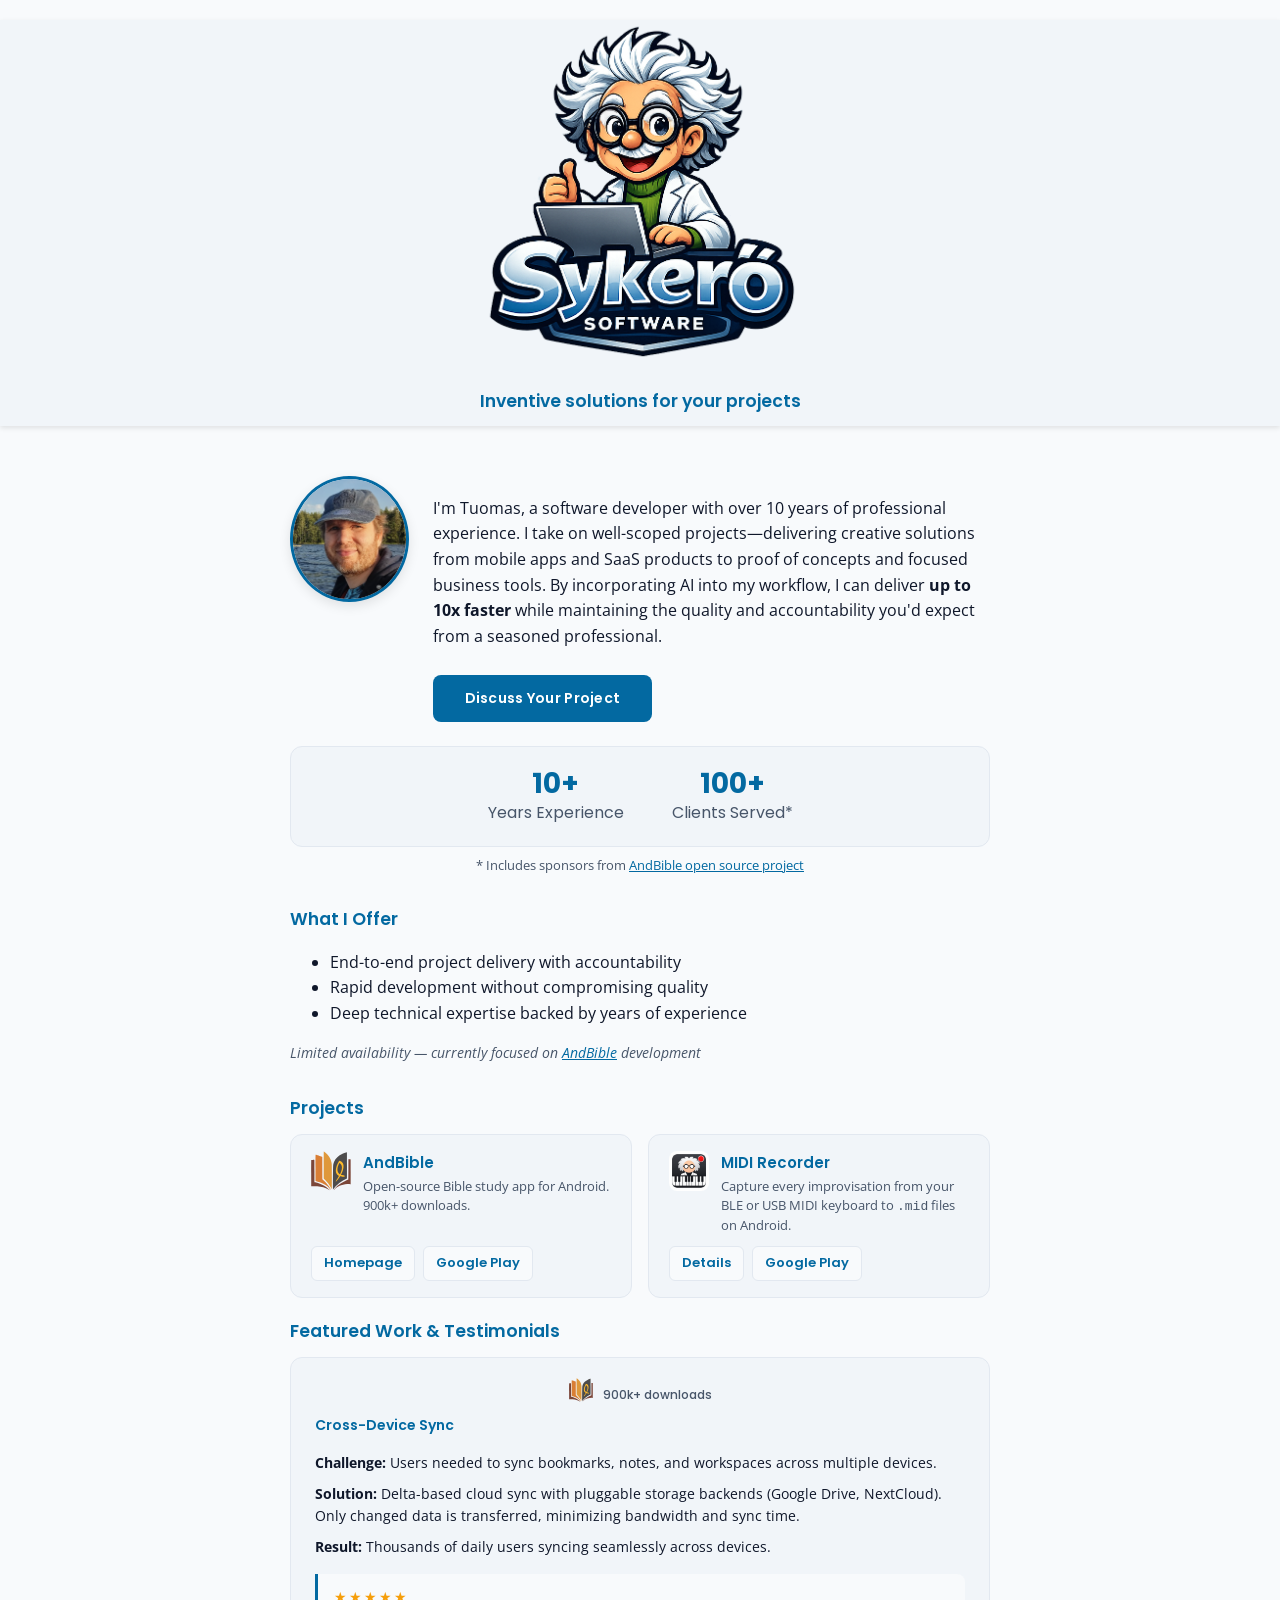
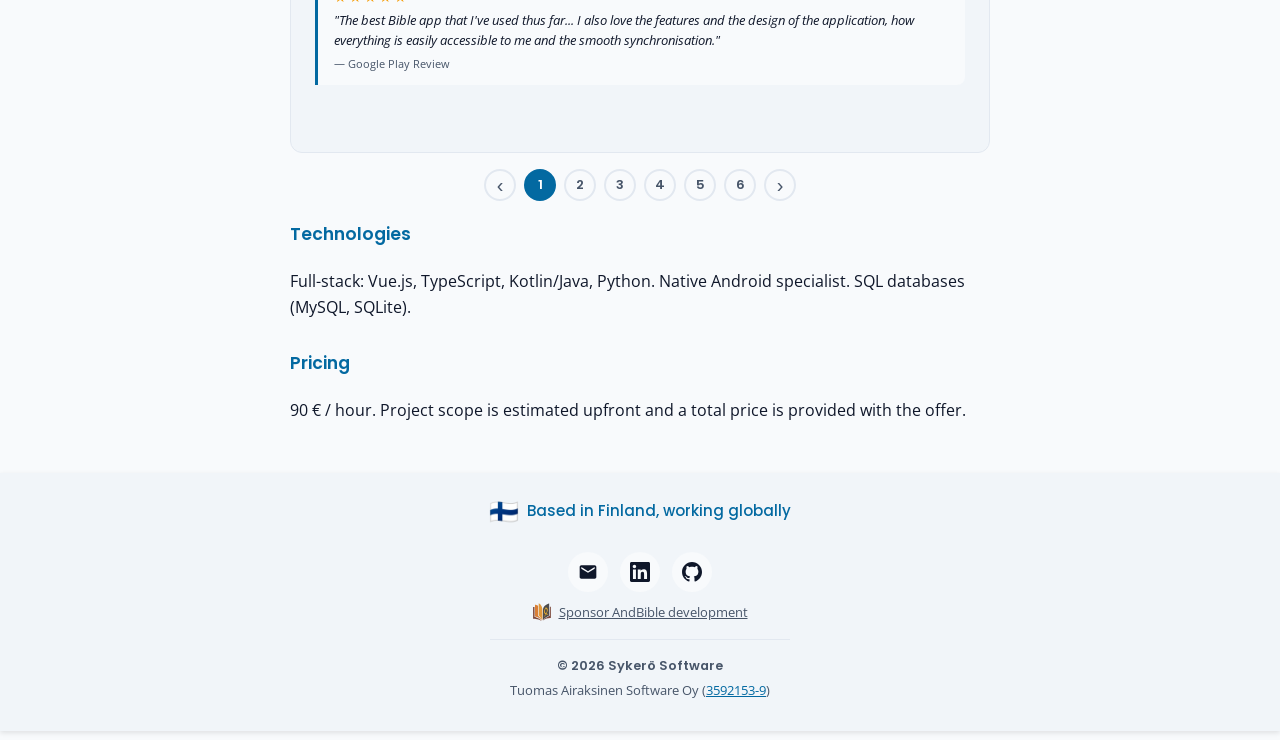
==== index.html @ 01f09bd0 "Rewrite MIDI Recorder copy around improvisation use case" ====
<!DOCTYPE html>
<html lang="en">
<head>
  <meta http-equiv="Content-Type" content="text/html; charset=utf-8"/>
  <meta name="viewport" content="width=device-width, initial-scale=1.0">

  <!-- Google tag (gtag.js) -->
  <script async src="https://www.googletagmanager.com/gtag/js?id=G-VLRV8C41C3"></script>
  <script>
    window.dataLayer = window.dataLayer || [];
    function gtag(){dataLayer.push(arguments);}
    gtag('js', new Date());
    gtag('config', 'G-VLRV8C41C3');
  </script>
  <meta name="description" content="Sykerö Software - Professional software development services. 10+ years of experience combined with AI-enhanced workflow for efficient, high-quality project delivery.">

  <title>Sykerö Software</title>

  <!-- Google Fonts -->
  <link rel="preconnect" href="https://fonts.googleapis.com">
  <link rel="preconnect" href="https://fonts.gstatic.com" crossorigin>
  <link href="https://fonts.googleapis.com/css2?family=Open+Sans:wght@400;600&family=Poppins:wght@500;600;700&display=swap" rel="stylesheet">

  <!-- Favicon -->
  <link rel="icon" type="image/x-icon" href="favicon.ico">
  <link rel="icon" type="image/png" sizes="32x32" href="favicon-32.png">

  <!-- Open Graph -->
  <meta property="og:title" content="Sykerö Software">
  <meta property="og:description" content="Professional software development services. 10+ years of experience combined with AI-enhanced workflow for efficient, high-quality project delivery.">
  <meta property="og:image" content="https://sykero.fi/sykerologo4.png">
  <meta property="og:url" content="https://sykero.fi">
  <meta property="og:type" content="website">

  <link rel="stylesheet" href="styles.css?v=20260420"/>
</head>
<body>
<header>
  <img src="sykerologo4.png" alt="Sykerö Software logo" class="logo"/>
  <h3>Inventive solutions for your projects</h3>
</header>
<div class="container">
  <div class="intro">
    <img src="naama.png" alt="Tuomas Airaksinen" class="profile-photo"/>
    <div class="intro-text">
      <p>I'm Tuomas, a software developer with over 10 years of professional experience.
        I take on well-scoped projects—delivering creative solutions from mobile apps and SaaS products to proof of concepts
        and focused business tools. By incorporating AI into my workflow, I can deliver
        <strong>up to 10x faster</strong> while maintaining the quality and accountability
        you'd expect from a seasoned professional.</p>
      <a href="mailto:tuomas@sykero.fi" class="cta-button">Discuss Your Project</a>
    </div>
  </div>

  <div class="stats-row">
    <div class="stat-item"><strong>10+</strong> Years Experience</div>
    <div class="stat-item"><strong>100+</strong> Clients Served*</div>
  </div>
  <p class="stats-note">* Includes sponsors from <a href="https://andbible.org/">AndBible open source project</a></p>

  <h3>What I Offer</h3>
  <ul>
    <li>End-to-end project delivery with accountability</li>
    <li>Rapid development without compromising quality</li>
    <li>Deep technical expertise backed by years of experience</li>
  </ul>
  <p class="availability-note">Limited availability — currently focused on <a href="https://andbible.org/">AndBible</a> development</p>

  <h3>Projects</h3>
  <div class="projects-grid">
    <div class="project-card">
      <div class="project-card-head">
        <img src="ablogo.svg" alt="AndBible" class="project-card-logo"/>
        <div>
          <h4>AndBible</h4>
          <p class="project-card-desc">Open-source Bible study app for Android. 900k+ downloads.</p>
        </div>
      </div>
      <div class="project-card-links">
        <a href="https://andbible.org/">Homepage</a>
        <a href="https://play.google.com/store/apps/details?id=net.bible.android.activity">Google Play</a>
      </div>
    </div>
    <div class="project-card">
      <div class="project-card-head">
        <img src="midirecorder-icon.png" alt="MIDI Recorder" class="project-card-logo project-card-logo-icon"/>
        <div>
          <h4>MIDI Recorder</h4>
          <p class="project-card-desc">Capture every improvisation from your BLE or USB MIDI keyboard to <code>.mid</code> files on Android.</p>
        </div>
      </div>
      <div class="project-card-links">
        <a href="midirecorder.html">Details</a>
        <a href="https://play.google.com/store/apps/details?id=fi.sykero.midirecorder">Google Play</a>
      </div>
    </div>
  </div>

  <h3>Featured Work & Testimonials</h3>
  <div class="case-carousel" id="case-carousel">
    <div class="case-study" id="case-1">
      <div class="case-header">
        <a href="https://andbible.org/"><img src="ablogo.svg" alt="AndBible" class="featured-logo"/></a>
        <span class="featured-stats">900k+ downloads</span>
      </div>
      <h4>Cross-Device Sync</h4>
      <p><strong>Challenge:</strong> Users needed to sync bookmarks, notes, and workspaces across multiple devices.</p>
      <p><strong>Solution:</strong> Delta-based cloud sync with pluggable storage backends (Google Drive, NextCloud). Only changed data is transferred, minimizing bandwidth and sync time.</p>
      <p><strong>Result:</strong> Thousands of daily users syncing seamlessly across devices.</p>
      <blockquote class="case-testimonial">
        <span class="stars">★★★★★</span>
        "The best Bible app that I've used thus far... I also love the features and the design of the application, how everything is easily accessible to me and the smooth synchronisation."
        <cite>— Google Play Review</cite>
      </blockquote>
    </div>

    <div class="case-study" id="case-2">
      <div class="case-header">
        <a href="https://andbible.org/"><img src="ablogo.svg" alt="AndBible" class="featured-logo"/></a>
        <span class="featured-stats">900k+ downloads</span>
      </div>
      <h4>Bookmarks & Highlights</h4>
      <p><strong>Challenge:</strong> Users needed a rich annotation system: highlights in different colors, notes, and organization by topic. Traditional apps only support whole-verse highlighting.</p>
      <p><strong>Solution:</strong> Character-level precision for text selection, overlapping highlights with CSS/SVG layers, label system for categorization, and StudyPad for collecting notes into documents.</p>
      <p><strong>Result:</strong> Flexible annotation system that scales to thousands of bookmarks with search, export, and cross-device sync.</p>
      <blockquote class="case-testimonial">
        <span class="stars">★★★★★</span>
        "Really appreciate the app... the ability to have personalized bookmarks and make personal notes. I also like the ability to backup the bookmarks and notes."
        <cite>— Google Play Review</cite>
      </blockquote>
    </div>

    <div class="case-study" id="case-3">
      <div class="case-header">
        <a href="https://andbible.org/"><img src="ablogo.svg" alt="AndBible" class="featured-logo"/></a>
        <span class="featured-stats">900k+ downloads</span>
      </div>
      <h4>EPUB Support</h4>
      <p><strong>Challenge:</strong> Users wanted to read EPUB books alongside Bible texts, but the existing architecture only supported specific formats.</p>
      <p><strong>Solution:</strong> Adapter pattern integration into the existing architecture. EPUB files appear as native objects—no changes needed to upper layers. Performance optimized via fragmentation, compression, and SQLite indexing.</p>
      <p><strong>Result:</strong> Seamless format support with full-text search. Same architecture now powers MySword and MyBible formats too.</p>
      <blockquote class="case-testimonial">
        <span class="stars">★★★★★</span>
        "Being able to add my own epubs and the scripture references auto hyperlink is wonderful!"
        <cite>— Google Play Review</cite>
      </blockquote>
    </div>

    <div class="case-study" id="case-4">
      <div class="case-header">
        <a href="https://andbible.org/"><img src="ablogo.svg" alt="AndBible" class="featured-logo"/></a>
        <span class="featured-stats">900k+ downloads</span>
      </div>
      <h4>Workspaces</h4>
      <p><strong>Challenge:</strong> Users needed to manage multiple study environments—for daily reading, deep analysis, and different contexts.</p>
      <p><strong>Solution:</strong> Workspaces feature: unlimited environments with their own windows, settings, and reading positions. Quick context switching with swipe gestures, drag-and-drop arrangement.</p>
      <p><strong>Result:</strong> Modern workspace concept for mobile Bible study. Users can customize environments for different needs.</p>
      <blockquote class="case-testimonial">
        <span class="stars">★★★★★</span>
        "Love the app, all the features are amazing. I love that you can hide highlights in different workspaces, so hard to find that feature!"
        <cite>— Google Play Review</cite>
      </blockquote>
    </div>

    <div class="case-study" id="case-5">
      <div class="case-header">
        <a href="https://andbible.org/"><img src="ablogo.svg" alt="AndBible" class="featured-logo"/></a>
        <span class="featured-stats">900k+ downloads</span>
      </div>
      <h4>Vue.js Rendering Engine</h4>
      <p><strong>Challenge:</strong> Complex XML data (OSIS, TEI formats) needed flexible rendering in a mobile app. Traditional solutions required heavy parsing or static template mappings.</p>
      <p><strong>Solution:</strong> Vue.js rendering system that transforms XML directly into Vue components dynamically. Modular architecture: each OSIS/TEI element is an independent component.</p>
      <p><strong>Result:</strong> Maintainable architecture that handles complex XML formats. Adding new features is straightforward—XML structure defines the UI.</p>
      <blockquote class="case-testimonial">
        <span class="stars">★★★★★</span>
        "Hands down, my favourite! Easy, quick, no loading... great customization, a single tap to open or close other documents."
        <cite>— Google Play Review</cite>
      </blockquote>
    </div>

    <div class="case-study" id="case-6">
      <div class="case-header">
        <a href="midirecorder.html"><img src="midirecorder-icon.png" alt="MIDI Recorder" class="featured-logo" style="border-radius: 6px;"/></a>
        <span class="featured-stats">New project</span>
      </div>
      <h4>MIDI Recorder — Real-time BLE &amp; USB MIDI capture</h4>
      <p><strong>Challenge:</strong> Help improvising musicians keep every spontaneous idea on tape. Record Bluetooth and USB MIDI keyboards directly to Standard MIDI Files on Android, with accurate timing and no studio overhead.</p>
      <p><strong>Solution:</strong> BLE timestamp-based tick computation (not wall-clock), silence-based auto-stop, first-note smart start, pedal-triggered start/stop, metronome, and a home-screen mini view of the app on the launcher.</p>
      <p><strong>Result:</strong> A focused utility that plays nicely with any DAW — files stay in the user's own storage, no accounts, no cloud lock-in, and every feature is free. <a href="midirecorder.html">Read more &rarr;</a></p>
    </div>
  </div>
  <div class="carousel-pagination">
    <button class="pagination-arrow" id="prev-btn" title="Previous">&#8249;</button>
    <button class="pagination-btn active" data-index="0" title="Cross-Device Sync">1</button>
    <button class="pagination-btn" data-index="1" title="Bookmarks & Highlights">2</button>
    <button class="pagination-btn" data-index="2" title="EPUB Support">3</button>
    <button class="pagination-btn" data-index="3" title="Workspaces">4</button>
    <button class="pagination-btn" data-index="4" title="Vue.js Rendering Engine">5</button>
    <button class="pagination-btn" data-index="5" title="MIDI Recorder">6</button>
    <button class="pagination-arrow" id="next-btn" title="Next">&#8250;</button>
  </div>

  <h3>Technologies</h3>
  <p>Full-stack: Vue.js, TypeScript, Kotlin/Java, Python. Native Android specialist. SQL databases (MySQL, SQLite).</p>

  <h3>Pricing</h3>
  <p>90 € / hour. Project scope is estimated upfront and a total price is provided with the offer.</p>
</div>
<footer>
  <div class="footer-contact">
    <p class="footer-location"><span class="flag">🇫🇮</span> Based in Finland, working globally</p>
  </div>
  <div class="social-links">
    <a href="mailto:tuomas@sykero.fi" title="Email" class="social-link">
      <svg viewBox="0 0 24 24" fill="currentColor">
        <path d="M20 4H4c-1.1 0-2 .9-2 2v12c0 1.1.9 2 2 2h16c1.1 0 2-.9 2-2V6c0-1.1-.9-2-2-2zm0 4l-8 5-8-5V6l8 5 8-5v2z"/>
      </svg>
    </a>
    <a href="https://www.linkedin.com/in/tuomasairaksinen/" title="LinkedIn" class="social-link">
      <svg viewBox="0 0 24 24" fill="currentColor">
        <path d="M20.447 20.452h-3.554v-5.569c0-1.328-.027-3.037-1.852-3.037-1.853 0-2.136 1.445-2.136 2.939v5.667H9.351V9h3.414v1.561h.046c.477-.9 1.637-1.85 3.37-1.85 3.601 0 4.267 2.37 4.267 5.455v6.286zM5.337 7.433c-1.144 0-2.063-.926-2.063-2.065 0-1.138.92-2.063 2.063-2.063 1.14 0 2.064.925 2.064 2.063 0 1.139-.925 2.065-2.064 2.065zm1.782 13.019H3.555V9h3.564v11.452zM22.225 0H1.771C.792 0 0 .774 0 1.729v20.542C0 23.227.792 24 1.771 24h20.451C23.2 24 24 23.227 24 22.271V1.729C24 .774 23.2 0 22.222 0h.003z"/>
      </svg>
    </a>
    <a href="https://github.com/tuomas2" title="GitHub" class="social-link">
      <svg viewBox="0 0 24 24" fill="currentColor">
        <path d="M12 0c-6.626 0-12 5.373-12 12 0 5.302 3.438 9.8 8.207 11.387.599.111.793-.261.793-.577v-2.234c-3.338.726-4.033-1.416-4.033-1.416-.546-1.387-1.333-1.756-1.333-1.756-1.089-.745.083-.729.083-.729 1.205.084 1.839 1.237 1.839 1.237 1.07 1.834 2.807 1.304 3.492.997.107-.775.418-1.305.762-1.604-2.665-.305-5.467-1.334-5.467-5.931 0-1.311.469-2.381 1.236-3.221-.124-.303-.535-1.524.117-3.176 0 0 1.008-.322 3.301 1.23.957-.266 1.983-.399 3.003-.404 1.02.005 2.047.138 3.006.404 2.291-1.552 3.297-1.23 3.297-1.23.653 1.653.242 2.874.118 3.176.77.84 1.235 1.911 1.235 3.221 0 4.609-2.807 5.624-5.479 5.921.43.372.823 1.102.823 2.222v3.293c0 .319.192.694.801.576 4.765-1.589 8.199-6.086 8.199-11.386 0-6.627-5.373-12-12-12z"/>
      </svg>
    </a>
  </div>
  <p class="footer-andbible"><img src="ablogo.svg" alt="" class="footer-andbible-logo"/><a href="https://shop.andbible.org/">Sponsor AndBible development</a></p>
  <div class="footer-text">
    <div class="footer-brand">© 2026 Sykerö Software</div>
    <div class="footer-legal">Tuomas Airaksinen Software Oy (<a href="https://tietopalvelu.ytj.fi/yritys/3592153-9">3592153-9</a>)</div>
  </div>
</footer>
<script>
(function() {
  const carousel = document.getElementById('case-carousel');
  const buttons = document.querySelectorAll('.pagination-btn');
  const cases = carousel.querySelectorAll('.case-study');
  const prevBtn = document.getElementById('prev-btn');
  const nextBtn = document.getElementById('next-btn');
  let currentIndex = 0;

  function goTo(index) {
    // Wrap around for cyclic navigation
    if (index < 0) index = cases.length - 1;
    if (index >= cases.length) index = 0;
    currentIndex = index;
    cases[index].scrollIntoView({ behavior: 'smooth', inline: 'start', block: 'nearest' });
    updateButtons();
  }

  function updateButtons() {
    buttons.forEach((btn, i) => {
      btn.classList.toggle('active', i === currentIndex);
    });
  }

  // Click handler for pagination buttons
  buttons.forEach(btn => {
    btn.addEventListener('click', () => {
      goTo(parseInt(btn.dataset.index));
    });
  });

  // Arrow buttons
  prevBtn.addEventListener('click', () => goTo(currentIndex - 1));
  nextBtn.addEventListener('click', () => goTo(currentIndex + 1));

  // Update active button on scroll
  carousel.addEventListener('scroll', () => {
    const scrollLeft = carousel.scrollLeft;
    const cardWidth = cases[0].offsetWidth + 16;
    currentIndex = Math.round(scrollLeft / cardWidth);
    updateButtons();
  });

  updateButtons();
})();
</script>
</body>
</html>
---- styles.css ----
/* Reset some default styles */
:root {
  --background-color: #F8FAFC;
  --highlight-background-color: #F1F5F9;
  --text-color: #0F172A;
  --text-muted: #475569;
  --highlight-text-color: #0369A1;
  --accent-color: #0369A1;
  --cta-color: #0369A1;
  --border-color: #E2E8F0;
  --font-heading: 'Poppins', sans-serif;
  --font-body: 'Open Sans', sans-serif;
  color: var(--text-color);
}

/* Reduced motion support */
@media (prefers-reduced-motion: reduce) {
  *, *::before, *::after {
    animation-duration: 0.01ms !important;
    animation-iteration-count: 1 !important;
    transition-duration: 0.01ms !important;
  }
}

.highlight {
  background-color: rgba(3, 105, 161, 0.15);
  padding: 2px 6px;
  border-radius: 4px;
}

a {
  color: var(--accent-color);
}

a:hover {
  color: var(--highlight-text-color);
}

body, h1, h2, h3, p {
  margin: 0;
  padding: 20px 0 10px;
}

/* Set a background color and font */
body {
  font-family: var(--font-body);
  background-color: var(--background-color);
  line-height: 1.6;
}

/* Header styles */
header {
  background-color: var(--highlight-background-color);
  text-align: center;
  box-shadow: 0 2px 5px rgba(0, 0, 0, 0.1);
}

header h1 {
  font-size: 20pt;
  color: var(--highlight-text-color);
}

header .tagline {
  font-family: var(--font-body);
  font-size: 16px;
  color: var(--text-muted);
  margin: 0;
  padding: 0;
}

header h3 {
  padding-top: 8px;
  margin-top: 0;
  color: var(--highlight-text-color);
}

h3 {
  font-family: var(--font-heading);
  font-size: 13pt;
  font-weight: 600;
}

.container h3 {
  color: var(--highlight-text-color);
  padding-bottom: 0;
}

header img.logo {
  max-width: 320px;
  margin-bottom: 10px;
}

/* CTA Button */
.cta-button {
  display: inline-block;
  background-color: var(--cta-color);
  color: #FFFFFF;
  padding: 12px 32px;
  border-radius: 8px;
  text-decoration: none;
  font-family: var(--font-heading);
  font-weight: 600;
  font-size: 14px;
  letter-spacing: 0.02em;
  transition: background-color 0.2s ease-out, transform 0.2s ease-out;
  margin-top: 16px;
}

.cta-button:hover {
  background-color: #0284C7;
  color: #FFFFFF;
  transform: translateY(-2px);
}

.profile-photo {
  width: 120px;
  height: 120px;
  border-radius: 50%;
  object-fit: cover;
  border: 3px solid var(--accent-color);
  box-shadow: 0 4px 12px rgba(0, 0, 0, 0.1);
}

/* Main content styles */
.container {
  max-width: 700px;
  margin: 0 auto;
  padding: 30px 20px;
}

/* Section cards */
.section-card {
  background-color: var(--highlight-background-color);
  border: 1px solid var(--border-color);
  border-radius: 12px;
  padding: 24px;
  margin-bottom: 20px;
}

.section-card h3 {
  margin-top: 0;
  padding-top: 0;
}

.section-card ul {
  margin-bottom: 0;
}

.section-card p:last-child {
  margin-bottom: 0;
  padding-bottom: 0;
}

.intro {
  display: flex;
  align-items: flex-start;
  gap: 24px;
  margin-top: 20px;
}

.intro-text h3 {
  margin-top: 0;
  padding-top: 0;
}

@media (max-width: 768px) {
  .intro {
    gap: 16px;
  }
  .profile-photo {
    width: 80px;
    height: 80px;
    flex-shrink: 0;
  }
}

/* Stats row */
.stats-row {
  display: flex;
  justify-content: center;
  gap: 48px;
  margin: 24px 0;
  padding: 20px;
  background-color: var(--highlight-background-color);
  border: 1px solid var(--border-color);
  border-radius: 12px;
}

.stat-item {
  text-align: center;
  font-family: var(--font-heading);
  color: var(--text-muted);
}

.stat-item strong {
  display: block;
  font-size: 28px;
  font-weight: 700;
  color: var(--highlight-text-color);
  line-height: 1.2;
}

.stats-note {
  text-align: center;
  font-size: 13px;
  color: var(--text-muted);
  margin-top: -16px;
  padding-top: 0;
}

.availability-note {
  font-size: 14px;
  color: var(--text-muted);
  font-style: italic;
  margin-top: 8px;
  padding-top: 0;
}

@media (max-width: 768px) {
  .stats-row {
    gap: 24px;
    padding: 16px;
  }
  .stat-item strong {
    font-size: 24px;
  }
}

/* Projects grid (high-level project list with homepage + Play links) */
.projects-grid {
  display: grid;
  grid-template-columns: 1fr 1fr;
  gap: 16px;
  margin-top: 12px;
}

.project-card {
  background-color: var(--highlight-background-color);
  border: 1px solid var(--border-color);
  border-radius: 12px;
  padding: 16px 20px;
  display: flex;
  flex-direction: column;
  gap: 12px;
}

.project-card-head {
  display: flex;
  align-items: flex-start;
  gap: 12px;
}

.project-card-logo {
  height: 40px;
  width: auto;
  flex-shrink: 0;
}

.project-card-logo.project-card-logo-icon {
  height: 40px;
  width: 40px;
  border-radius: 8px;
  object-fit: cover;
}

.project-card h4 {
  font-family: var(--font-heading);
  font-size: 15px;
  font-weight: 600;
  color: var(--highlight-text-color);
  margin: 0;
  padding: 0 0 2px 0;
}

.project-card-desc {
  margin: 0;
  padding: 0;
  font-size: 13px;
  color: var(--text-muted);
  line-height: 1.4;
}

.project-card-links {
  display: flex;
  gap: 8px;
  flex-wrap: wrap;
  margin-top: auto;
}

.project-card-links a {
  font-family: var(--font-heading);
  font-size: 13px;
  font-weight: 600;
  text-decoration: none;
  padding: 6px 12px;
  border-radius: 6px;
  border: 1px solid var(--border-color);
  background-color: var(--background-color);
  transition: background-color 0.2s, color 0.2s, border-color 0.2s;
}

.project-card-links a:hover {
  background-color: var(--accent-color);
  color: #FFFFFF;
  border-color: var(--accent-color);
}

@media (max-width: 600px) {
  .projects-grid {
    grid-template-columns: 1fr;
  }
}

/* Case study header */
.case-header {
  display: flex;
  align-items: center;
  justify-content: center;
  gap: 10px;
  margin-bottom: 4px;
}

.featured-logo {
  height: 24px;
  width: auto;
}

.featured-stats {
  font-family: var(--font-heading);
  font-size: 12px;
  font-weight: 500;
  color: var(--text-muted);
}

/* Case Study carousel */
.case-carousel {
  display: flex;
  gap: 16px;
  overflow-x: auto;
  overflow-y: hidden;
  scroll-snap-type: x mandatory;
  scroll-behavior: smooth;
  -webkit-overflow-scrolling: touch;
  scrollbar-width: none;
  -ms-overflow-style: none;
  margin-top: 12px;
}

.case-carousel::-webkit-scrollbar {
  display: none;
}

.carousel-pagination {
  display: flex;
  justify-content: center;
  gap: 8px;
  margin-top: 16px;
}

.pagination-btn {
  width: 32px;
  height: 32px;
  border-radius: 50%;
  border: 2px solid var(--border-color);
  background: var(--background-color);
  color: var(--text-muted);
  font-family: var(--font-heading);
  font-size: 13px;
  font-weight: 600;
  cursor: pointer;
  transition: all 0.2s ease;
}

.pagination-btn:hover {
  border-color: var(--accent-color);
  color: var(--accent-color);
}

.pagination-btn.active {
  background: var(--accent-color);
  border-color: var(--accent-color);
  color: white;
}

.pagination-arrow {
  width: 32px;
  height: 32px;
  border-radius: 50%;
  border: 2px solid var(--border-color);
  background: var(--background-color);
  color: var(--text-muted);
  font-size: 20px;
  line-height: 1;
  cursor: pointer;
  transition: all 0.2s ease;
}

.pagination-arrow:hover {
  border-color: var(--accent-color);
  color: var(--accent-color);
}

.pagination-arrow:disabled {
  opacity: 0.3;
  cursor: not-allowed;
}

/* Case Study cards */
.case-study {
  background-color: var(--highlight-background-color);
  border: 1px solid var(--border-color);
  border-radius: 12px;
  padding: 20px 24px;
  flex: 0 0 100%;
  scroll-snap-align: start;
  box-sizing: border-box;
}

.case-study h4 {
  font-family: var(--font-heading);
  font-size: 14px;
  font-weight: 600;
  color: var(--highlight-text-color);
  margin: 0 0 12px 0;
  padding: 0;
}

.case-study p {
  margin: 0;
  padding: 4px 0;
  font-size: 14px;
}

.case-study p:last-of-type {
  padding-bottom: 0;
}

.case-testimonial {
  margin: 16px 0 0 0;
  padding: 12px 16px;
  background-color: var(--background-color);
  border-left: 3px solid var(--accent-color);
  border-radius: 0 8px 8px 0;
  font-style: italic;
  font-size: 13px;
  line-height: 1.5;
}

.case-testimonial cite {
  display: block;
  margin-top: 6px;
  font-style: normal;
  font-size: 11px;
  color: var(--text-muted);
}

.case-testimonial .stars {
  display: block;
  color: #F59E0B;
  font-style: normal;
  font-size: 14px;
  letter-spacing: 2px;
  margin-bottom: 4px;
}

/* Testimonials */
.testimonials {
  display: flex;
  flex-direction: column;
  gap: 16px;
}

.testimonial {
  background-color: var(--highlight-background-color);
  border: 1px solid var(--border-color);
  border-left: 3px solid var(--accent-color);
  border-radius: 0 12px 12px 0;
  padding: 16px 20px;
  margin: 0;
  font-style: italic;
  font-size: 14px;
  line-height: 1.5;
}

.testimonial cite {
  display: block;
  margin-top: 8px;
  font-style: normal;
  font-size: 12px;
  color: var(--text-muted);
}

/* Footer styles */
footer {
  background-color: var(--highlight-background-color);
  text-align: center;
  box-shadow: 0 2px 5px rgba(0, 0, 0, 0.1);
  margin-top: 10px;
  padding: 20px 10px 30px;
}

.footer-contact {
  margin-bottom: 20px;
}

.footer-location {
  font-family: var(--font-heading);
  font-size: 15px;
  font-weight: 500;
  margin: 0 0 8px 0;
  padding: 0;
  color: var(--highlight-text-color);
}

.footer-location .flag {
  font-size: 24px;
  vertical-align: middle;
  margin-right: 4px;
}

.footer-email {
  margin: 0;
  padding: 0;
}

.footer-email a {
  font-family: var(--font-heading);
  font-size: 20px;
  font-weight: 600;
  color: var(--highlight-text-color);
}

.social-links {
  display: flex;
  justify-content: center;
  gap: 12px;
  margin-bottom: 10px;
}

.social-link {
  display: flex;
  align-items: center;
  justify-content: center;
  width: 40px;
  height: 40px;
  border-radius: 50%;
  text-decoration: none;
  color: var(--text-color);
  background-color: var(--background-color);
  transition: background-color 0.2s, color 0.2s, transform 0.2s;
}

.social-link:hover {
  background-color: var(--accent-color);
  color: white;
  transform: translateY(-2px);
}

.social-link svg {
  width: 20px;
  height: 20px;
}

.footer-andbible {
  display: flex;
  align-items: center;
  justify-content: center;
  gap: 8px;
  margin: 0;
  padding: 0;
  font-size: 13px;
}

.footer-andbible-logo {
  height: 18px;
  width: auto;
}

.footer-andbible a {
  color: var(--text-muted);
}

.footer-andbible a:hover {
  color: var(--highlight-text-color);
}

.footer-text {
  font-size: 80%;
  color: var(--text-muted);
  margin-top: 16px;
  padding-top: 16px;
  border-top: 1px solid var(--border-color);
  max-width: 300px;
  margin-left: auto;
  margin-right: auto;
}

.footer-brand {
  font-family: var(--font-heading);
  font-weight: 600;
}

.footer-legal {
  font-family: var(--font-body);
  margin-top: 4px;
}

/* Responsive adjustments */
@media (max-width: 768px) {
  header img.logo {
    max-width: 240px;
  }
  .container {
    margin: 10px;
    padding: 20px 15px;
  }
  .profile-photo {
    width: 100px;
    height: 100px;
  }
}
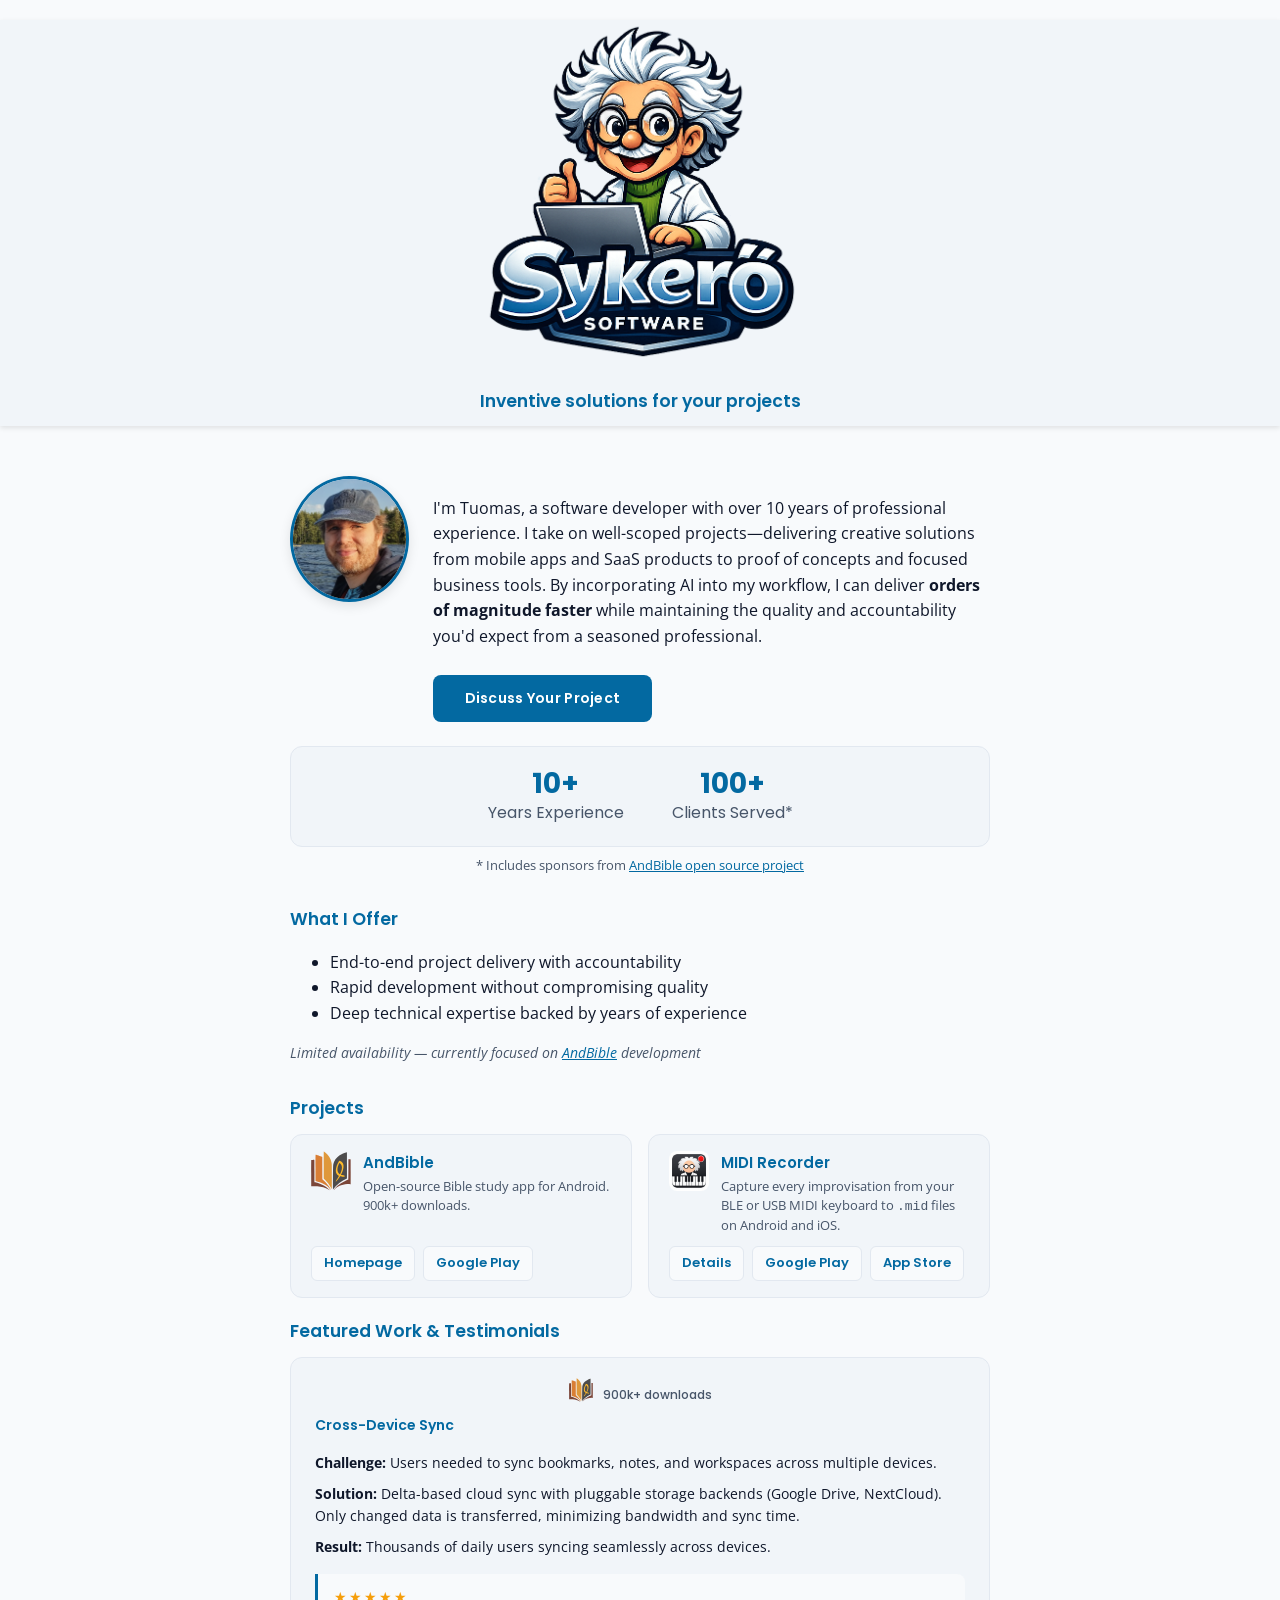
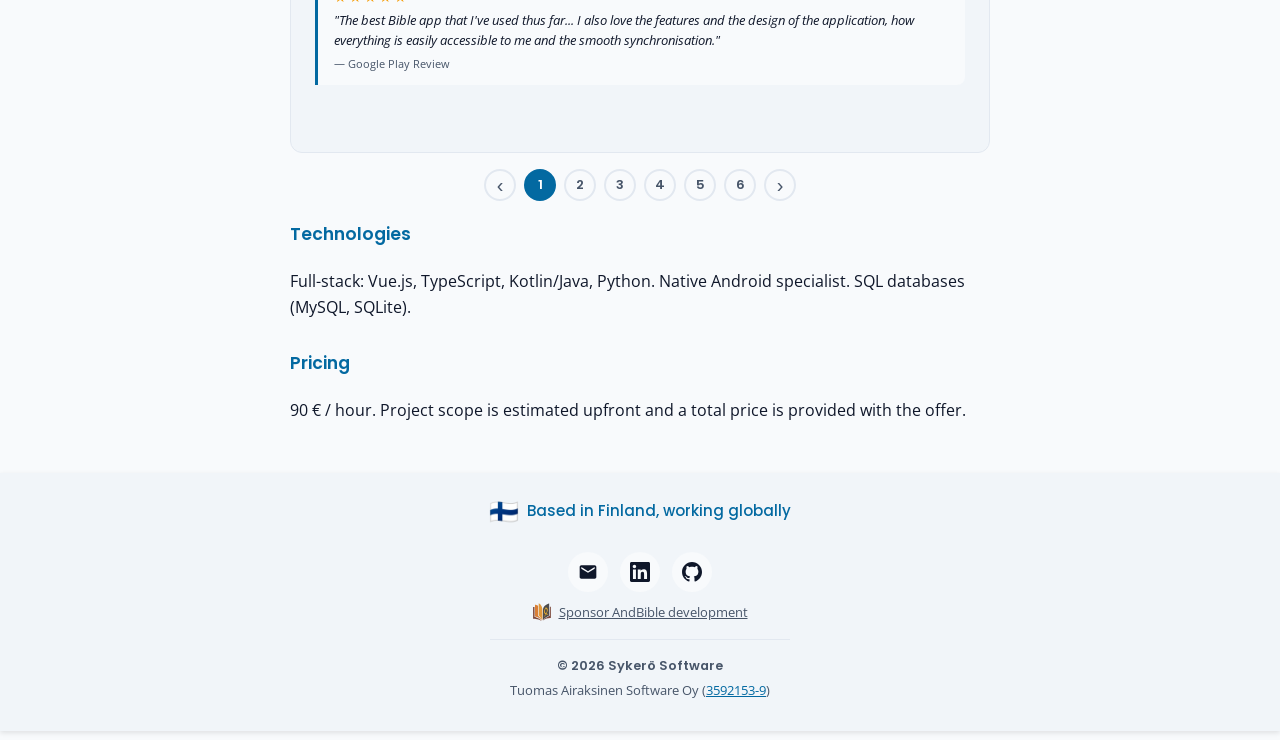
==== commit 7abc1af7: "MIDI Recorder: add iOS/App Store links and refresh copy The app now ships on the App Store as well (" ====
--- a/index.html
+++ b/index.html
@@ -46,7 +46,7 @@
       <p>I'm Tuomas, a software developer with over 10 years of professional experience.
         I take on well-scoped projects—delivering creative solutions from mobile apps and SaaS products to proof of concepts
         and focused business tools. By incorporating AI into my workflow, I can deliver
-        <strong>up to 10x faster</strong> while maintaining the quality and accountability
+        <strong>orders of magnitude faster</strong> while maintaining the quality and accountability
         you'd expect from a seasoned professional.</p>
       <a href="mailto:tuomas@sykero.fi" class="cta-button">Discuss Your Project</a>
     </div>
@@ -86,12 +86,13 @@
         <img src="midirecorder-icon.png" alt="MIDI Recorder" class="project-card-logo project-card-logo-icon"/>
         <div>
           <h4>MIDI Recorder</h4>
-          <p class="project-card-desc">Capture every improvisation from your BLE or USB MIDI keyboard to <code>.mid</code> files on Android.</p>
+          <p class="project-card-desc">Capture every improvisation from your BLE or USB MIDI keyboard to <code>.mid</code> files on Android and iOS.</p>
         </div>
       </div>
       <div class="project-card-links">
         <a href="midirecorder.html">Details</a>
         <a href="https://play.google.com/store/apps/details?id=fi.sykero.midirecorder">Google Play</a>
+        <a href="https://apps.apple.com/us/app/midi-recorder-bluetooth-piano/id6784191099">App Store</a>
       </div>
     </div>
   </div>
@@ -184,9 +185,9 @@
         <span class="featured-stats">New project</span>
       </div>
       <h4>MIDI Recorder — Real-time BLE &amp; USB MIDI capture</h4>
-      <p><strong>Challenge:</strong> Help improvising musicians keep every spontaneous idea on tape. Record Bluetooth and USB MIDI keyboards directly to Standard MIDI Files on Android, with accurate timing and no studio overhead.</p>
-      <p><strong>Solution:</strong> BLE timestamp-based tick computation (not wall-clock), silence-based auto-stop, first-note smart start, pedal-triggered start/stop, metronome, and a home-screen mini view of the app on the launcher.</p>
-      <p><strong>Result:</strong> A focused utility that plays nicely with any DAW — files stay in the user's own storage, no accounts, no cloud lock-in, and every feature is free. <a href="midirecorder.html">Read more &rarr;</a></p>
+      <p><strong>Challenge:</strong> Help improvising musicians keep every spontaneous idea on tape. Record Bluetooth and USB MIDI keyboards directly to Standard MIDI Files on both Android and iOS, with accurate timing and no studio overhead.</p>
+      <p><strong>Solution:</strong> A Kotlin Multiplatform core shared by both apps, with BLE timestamp-based tick computation (not wall-clock), silence-based auto-stop, first-note smart start, pedal-triggered start/stop, metronome, a live staff view with real-time chord analysis, and a home-screen mini view of the app on the launcher.</p>
+      <p><strong>Result:</strong> A focused utility that plays nicely with any DAW — no accounts, no cloud lock-in, and every feature is free. Shipping on Google Play and the App Store. <a href="midirecorder.html">Read more &rarr;</a></p>
     </div>
   </div>
   <div class="carousel-pagination">
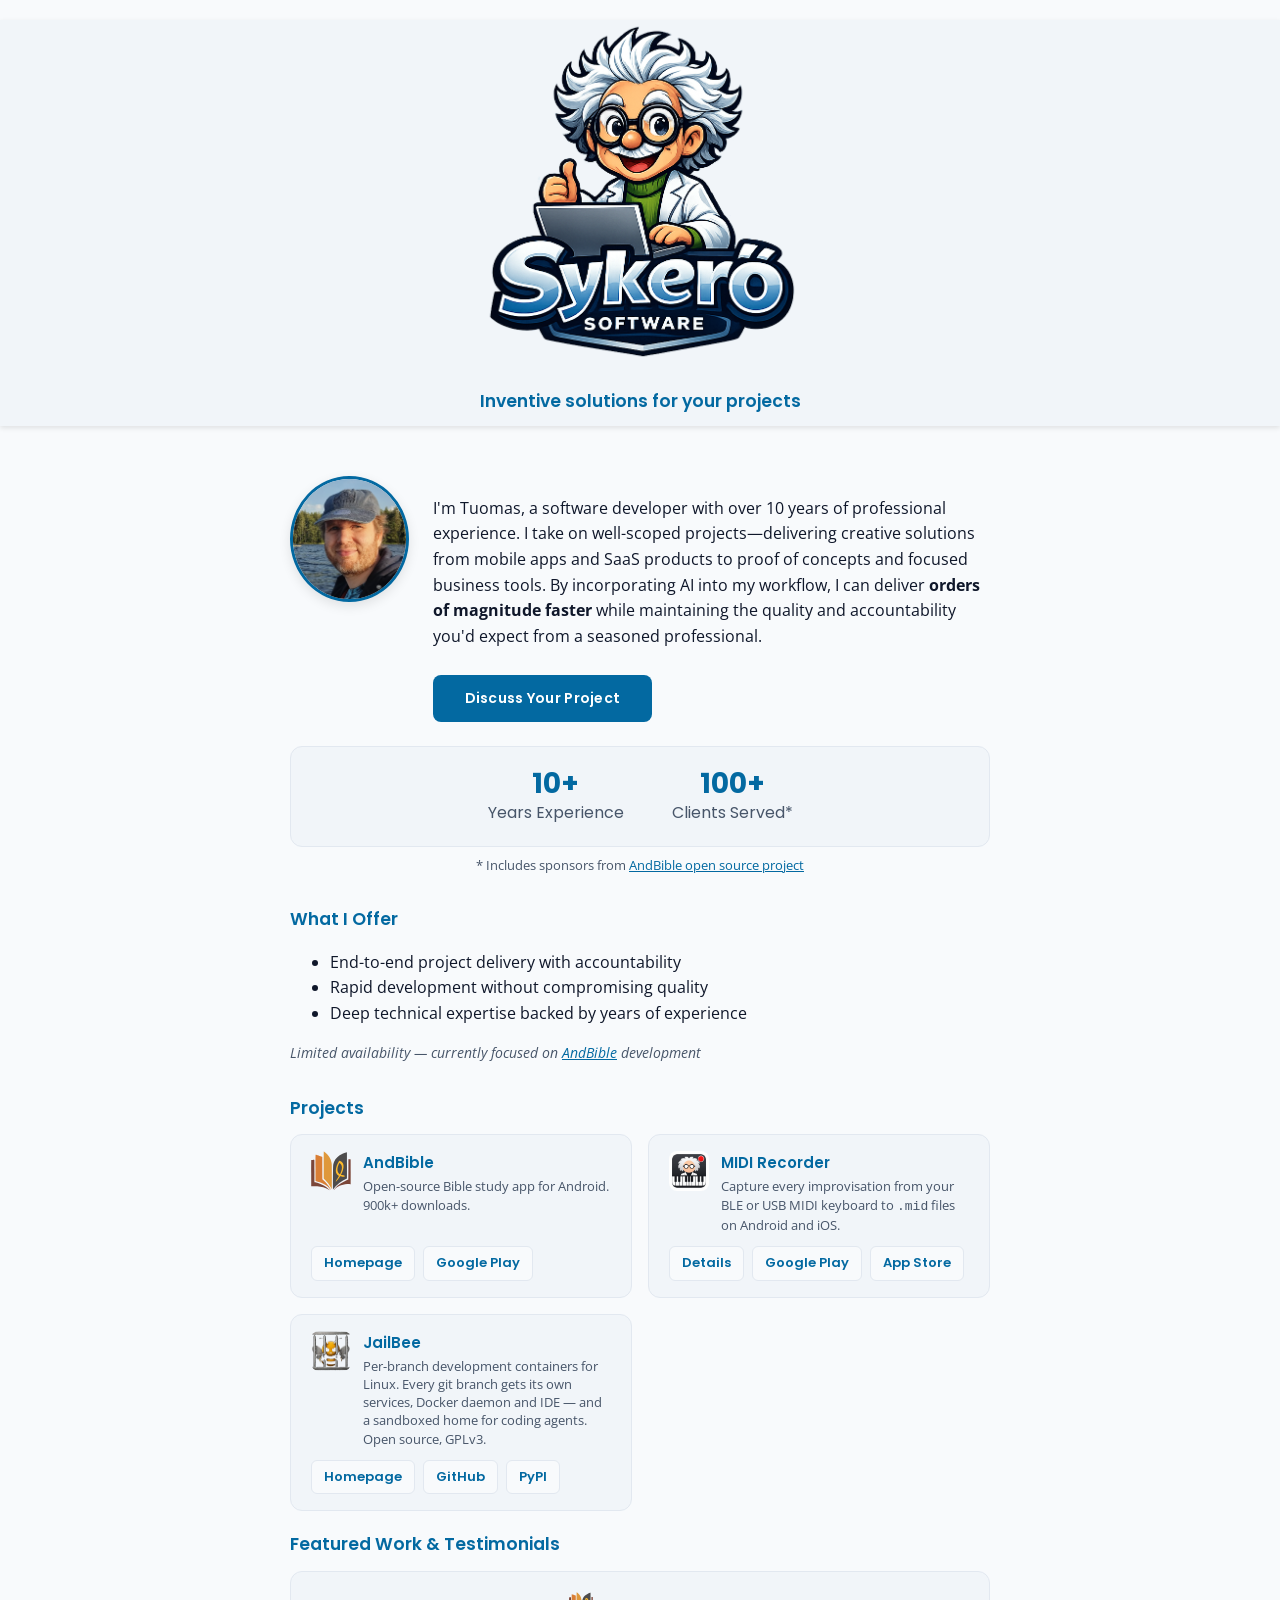
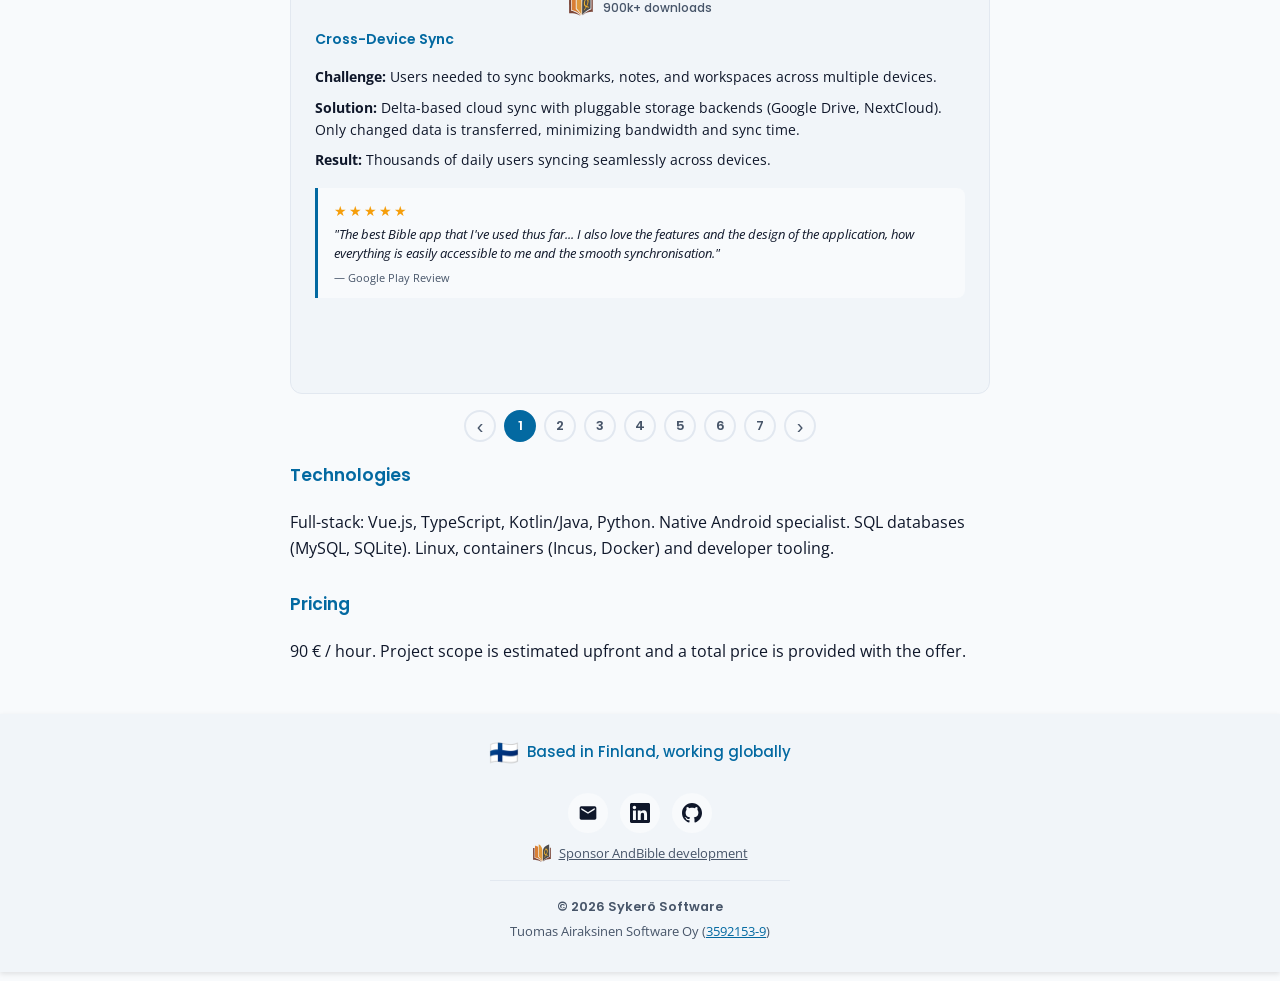
==== commit c9d76baa: "Add JailBee as a project and featured case study JailBee (jailbee.gisgro.io, GPLv3) was designed and" ====
--- a/index.html
+++ b/index.html
@@ -95,6 +95,20 @@
         <a href="https://apps.apple.com/us/app/midi-recorder-bluetooth-piano/id6784191099">App Store</a>
       </div>
     </div>
+    <div class="project-card">
+      <div class="project-card-head">
+        <img src="jailbee-mark.png" alt="JailBee" class="project-card-logo project-card-logo-icon"/>
+        <div>
+          <h4>JailBee</h4>
+          <p class="project-card-desc">Per-branch development containers for Linux. Every git branch gets its own services, Docker daemon and IDE &mdash; and a sandboxed home for coding agents. Open source, GPLv3.</p>
+        </div>
+      </div>
+      <div class="project-card-links">
+        <a href="https://jailbee.gisgro.io/">Homepage</a>
+        <a href="https://github.com/VRTFinland/jailbee">GitHub</a>
+        <a href="https://pypi.org/project/jailbee/">PyPI</a>
+      </div>
+    </div>
   </div>
 
   <h3>Featured Work & Testimonials</h3>
@@ -188,6 +202,17 @@
       <p><strong>Challenge:</strong> Help improvising musicians keep every spontaneous idea on tape. Record Bluetooth and USB MIDI keyboards directly to Standard MIDI Files on both Android and iOS, with accurate timing and no studio overhead.</p>
       <p><strong>Solution:</strong> A Kotlin Multiplatform core shared by both apps, with BLE timestamp-based tick computation (not wall-clock), silence-based auto-stop, first-note smart start, pedal-triggered start/stop, metronome, a live staff view with real-time chord analysis, and a home-screen mini view of the app on the launcher.</p>
       <p><strong>Result:</strong> A focused utility that plays nicely with any DAW — no accounts, no cloud lock-in, and every feature is free. Shipping on Google Play and the App Store. <a href="midirecorder.html">Read more &rarr;</a></p>
+    </div>
+
+    <div class="case-study" id="case-7">
+      <div class="case-header">
+        <a href="https://jailbee.gisgro.io/"><img src="jailbee-mark.png" alt="JailBee" class="featured-logo"/></a>
+        <span class="featured-stats">Open source &middot; GPLv3</span>
+      </div>
+      <h4>JailBee &mdash; One container per branch</h4>
+      <p><strong>Challenge:</strong> Working on several branches at once collapses into port conflicts, shared database state and twenty-minute branch switches. At the same time, AI coding agents need a real sandbox rather than trust: their reach into the machine and the network has to be bounded, or you cannot leave one working on its own.</p>
+      <p><strong>Solution:</strong> Every branch gets its own Incus system container, cloned copy-on-write from a single golden image &mdash; its own services, its own Docker daemon, its own IDE and browser through Wayland passthrough. A git bridge moves commits straight between host and container, submodules included, a kernel-level egress allowlist bounds what the container can reach, and one dashboard covers every project.</p>
+      <p><strong>Result:</strong> Several full stacks running in parallel on a single host, a new container up in about a minute, and coding agents left to work unattended behind a strict allowlist. Designed and built by me at GISGRO Oy, released as open source under GPLv3 and installable from PyPI. <a href="https://jailbee.gisgro.io/">jailbee.gisgro.io &rarr;</a></p>
     </div>
   </div>
   <div class="carousel-pagination">
@@ -198,11 +223,12 @@
     <button class="pagination-btn" data-index="3" title="Workspaces">4</button>
     <button class="pagination-btn" data-index="4" title="Vue.js Rendering Engine">5</button>
     <button class="pagination-btn" data-index="5" title="MIDI Recorder">6</button>
+    <button class="pagination-btn" data-index="6" title="JailBee">7</button>
     <button class="pagination-arrow" id="next-btn" title="Next">&#8250;</button>
   </div>
 
   <h3>Technologies</h3>
-  <p>Full-stack: Vue.js, TypeScript, Kotlin/Java, Python. Native Android specialist. SQL databases (MySQL, SQLite).</p>
+  <p>Full-stack: Vue.js, TypeScript, Kotlin/Java, Python. Native Android specialist. SQL databases (MySQL, SQLite). Linux, containers (Incus, Docker) and developer tooling.</p>
 
   <h3>Pricing</h3>
   <p>90 € / hour. Project scope is estimated upfront and a total price is provided with the offer.</p>
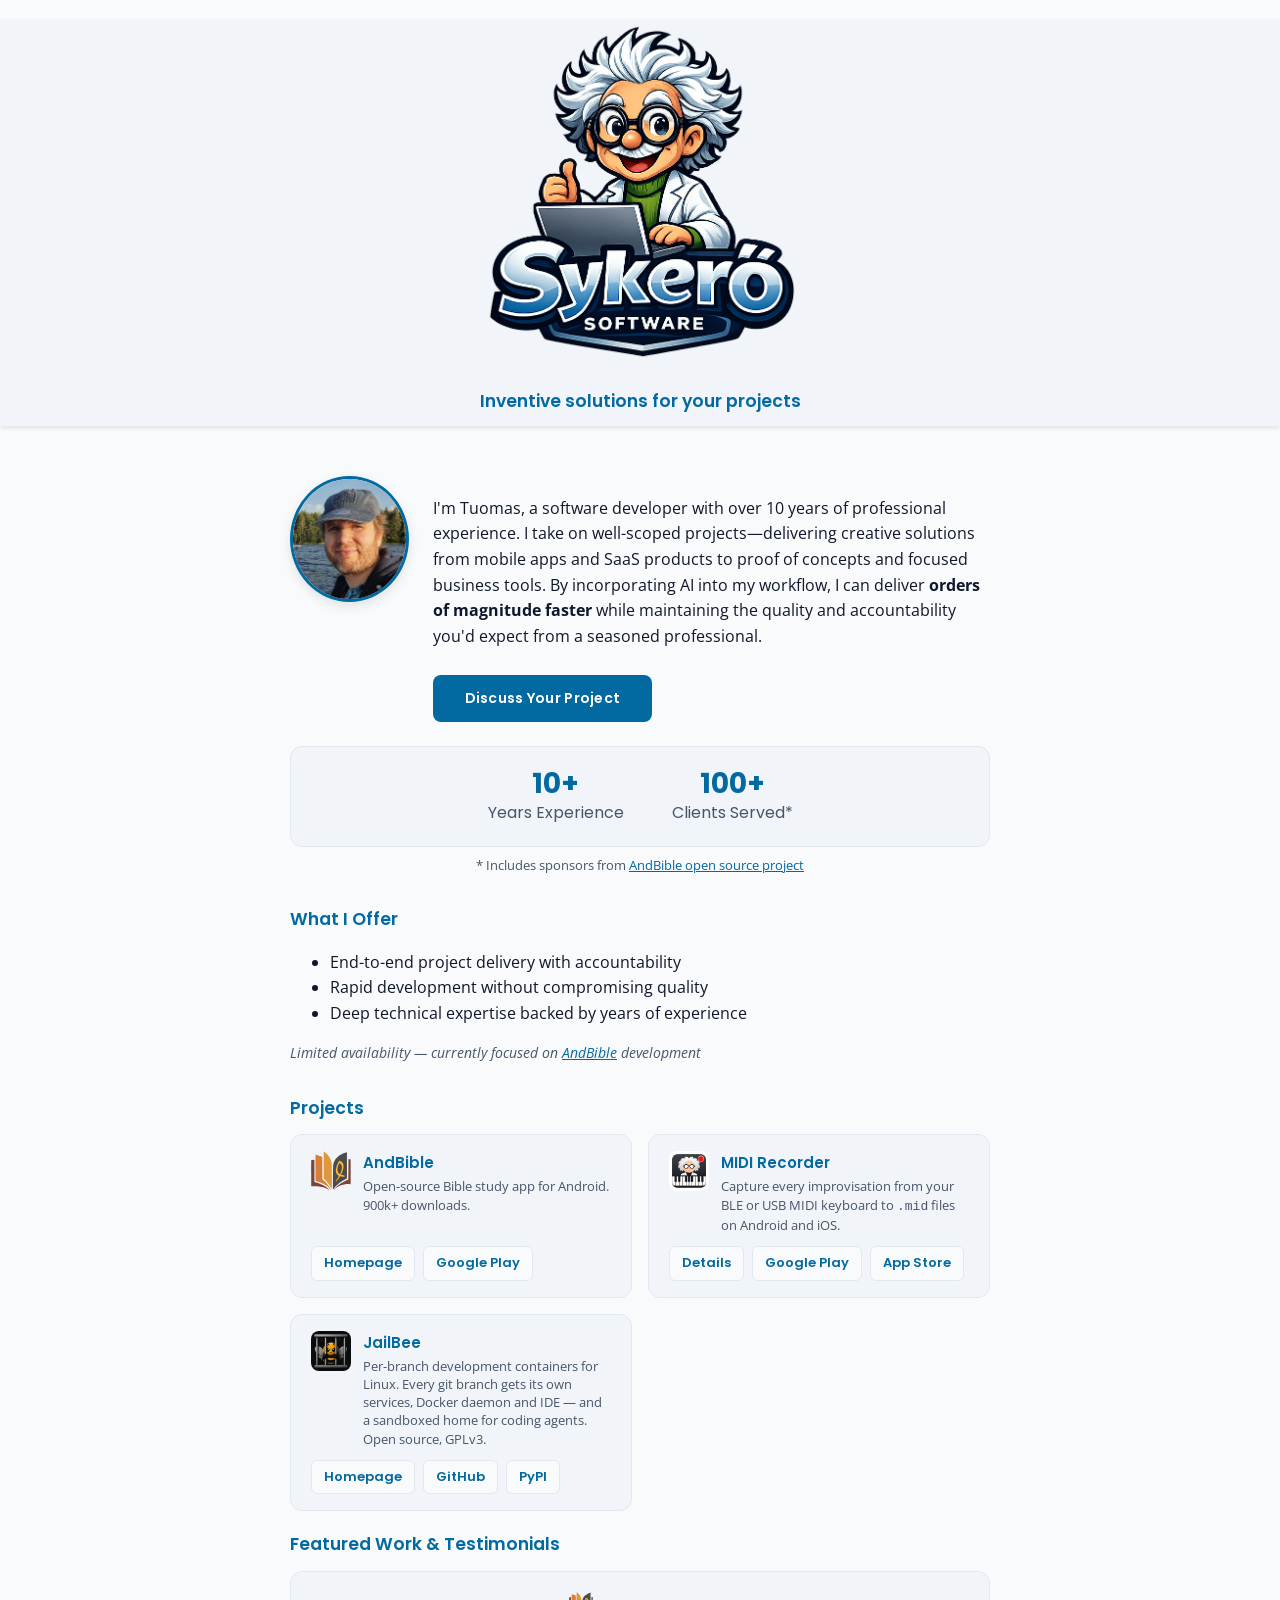
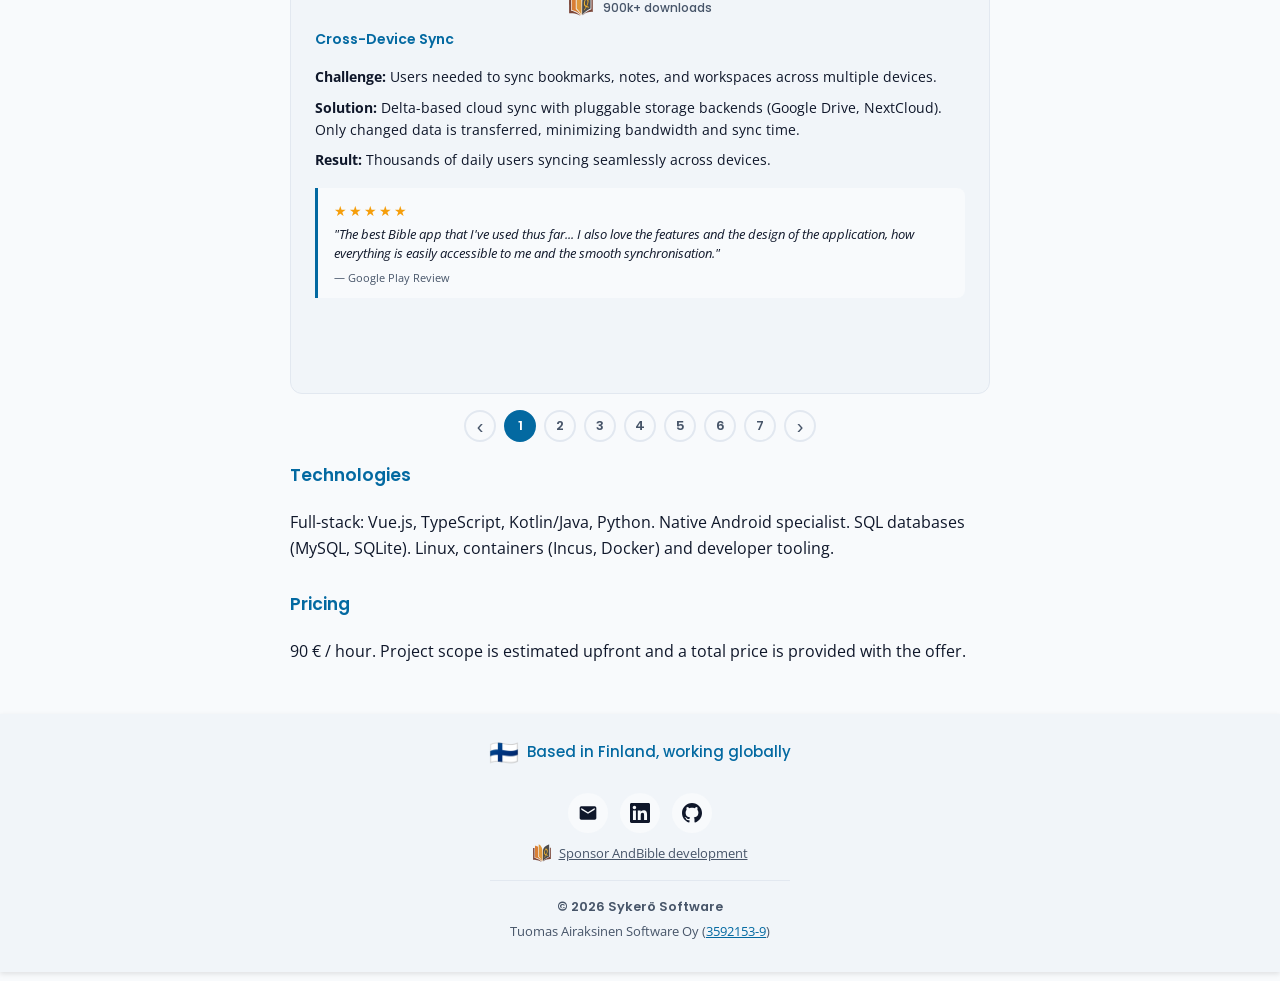
==== commit 6b24aa18: "JailBee mark: composite onto the brand ground instead of transparency The mark ships transparent (49" ====
--- a/index.html
+++ b/index.html
@@ -206,7 +206,7 @@
 
     <div class="case-study" id="case-7">
       <div class="case-header">
-        <a href="https://jailbee.gisgro.io/"><img src="jailbee-mark.png" alt="JailBee" class="featured-logo"/></a>
+        <a href="https://jailbee.gisgro.io/"><img src="jailbee-mark.png" alt="JailBee" class="featured-logo" style="border-radius: 6px;"/></a>
         <span class="featured-stats">Open source &middot; GPLv3</span>
       </div>
       <h4>JailBee &mdash; One container per branch</h4>
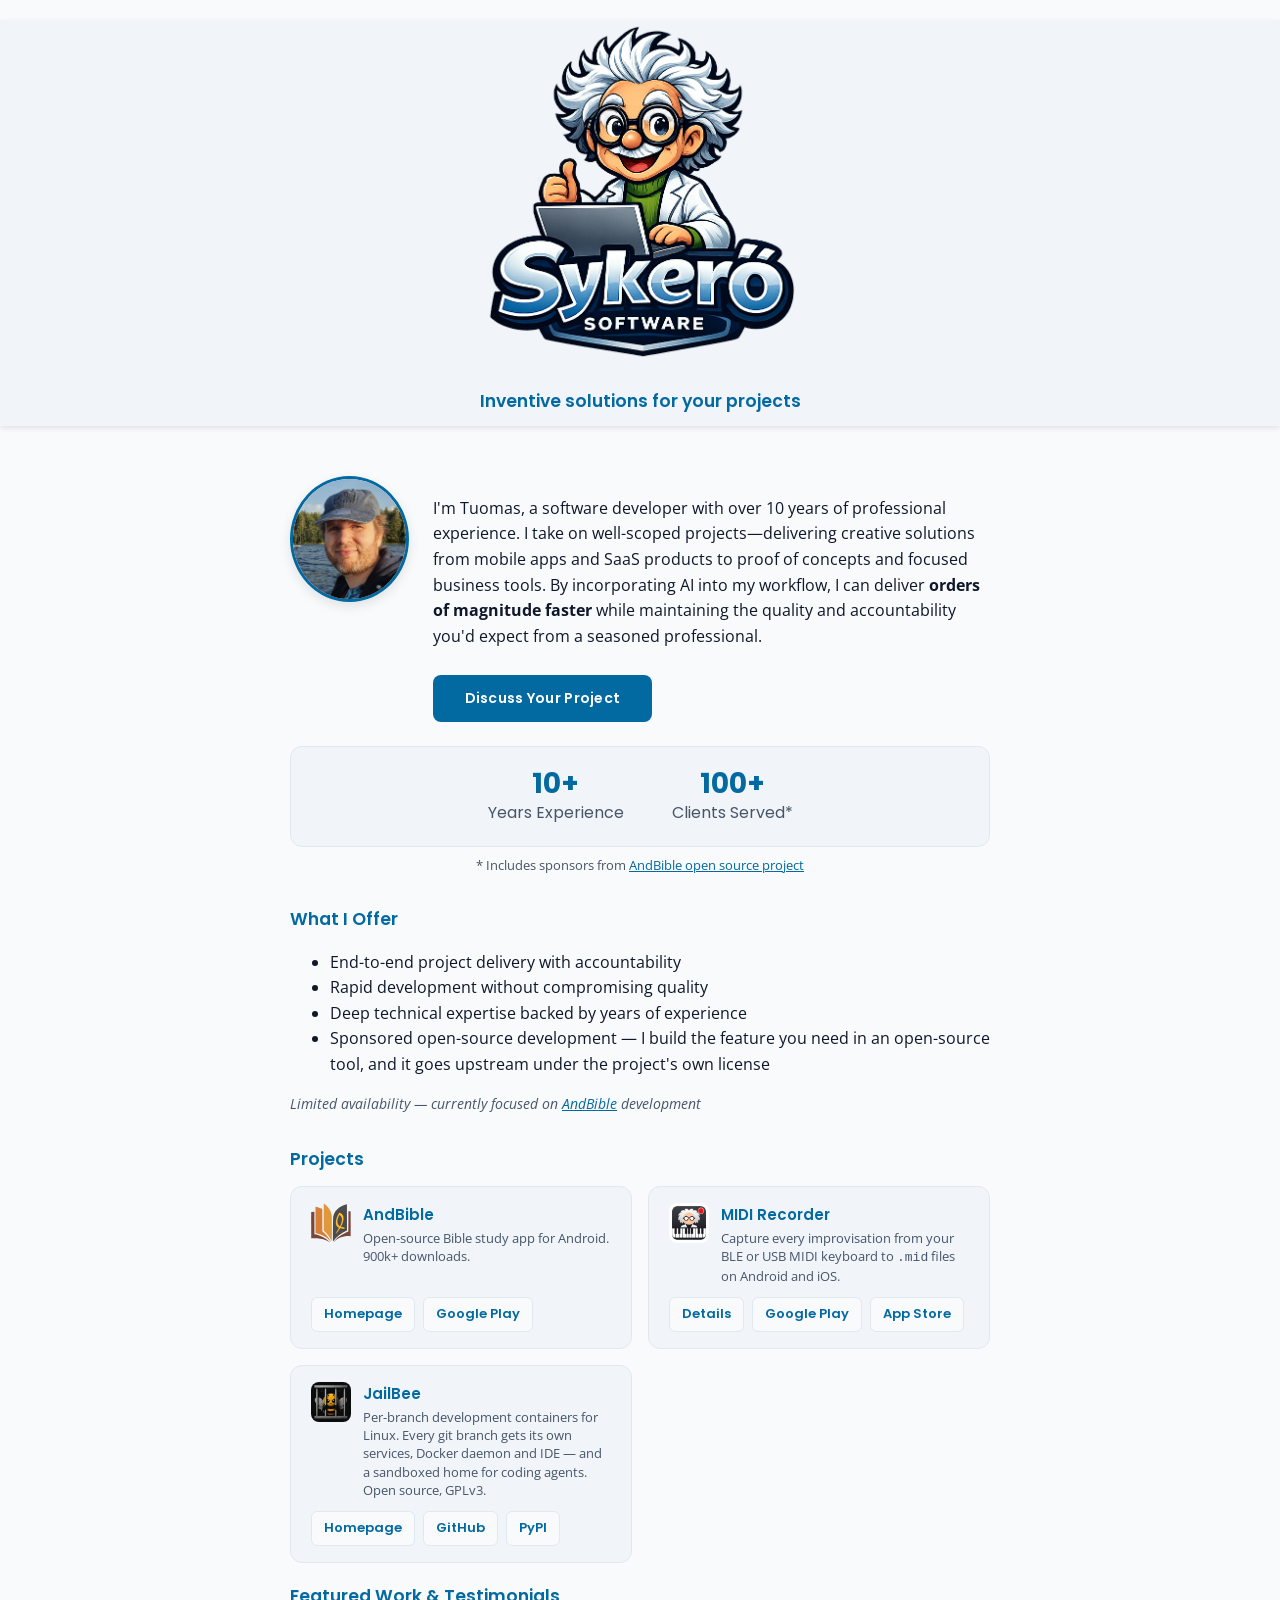
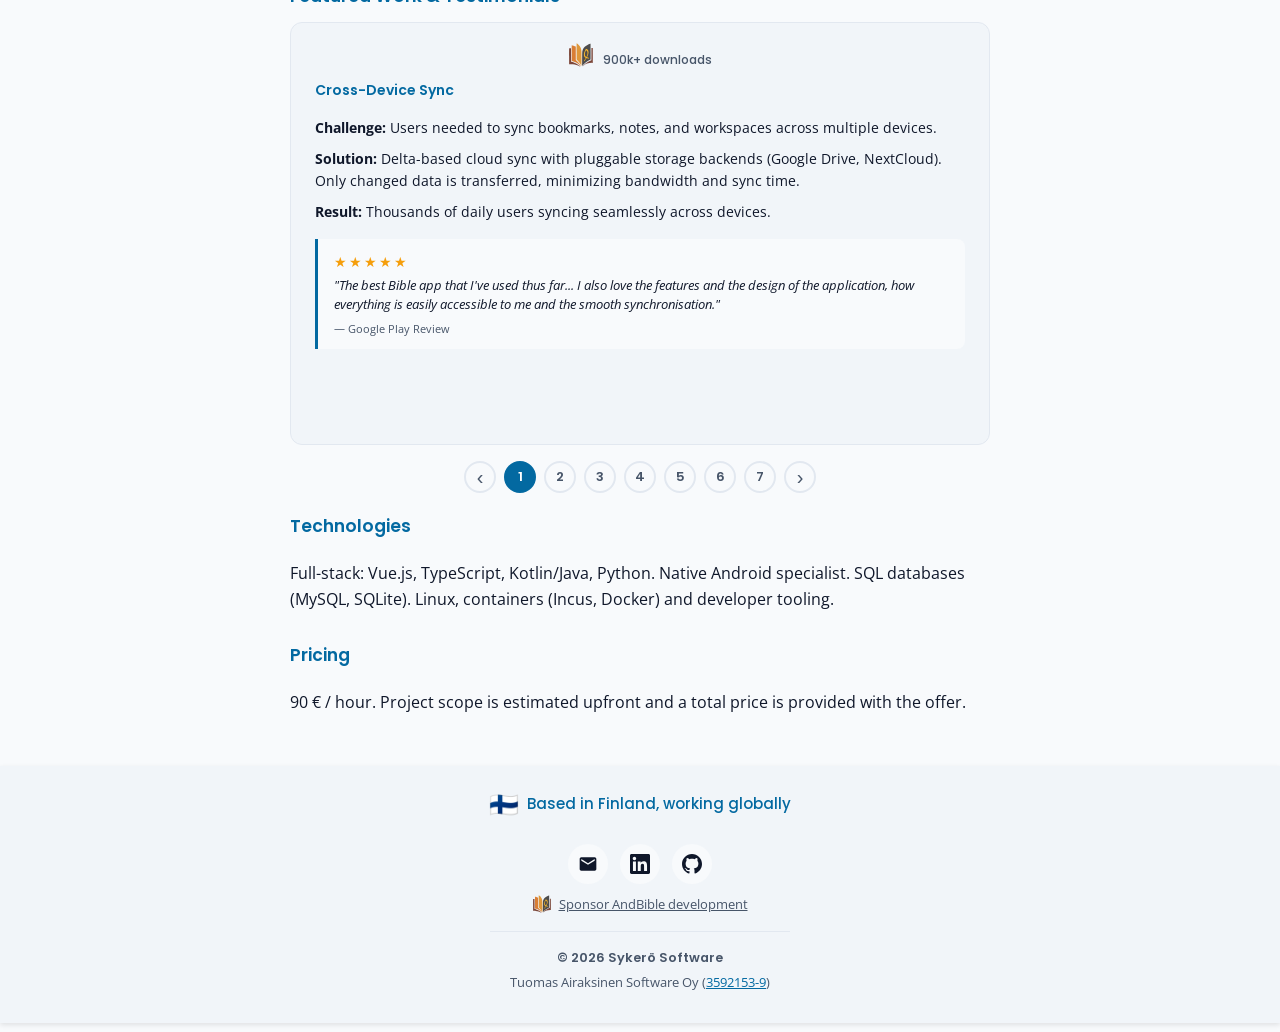
==== commit e2434e17: "What I Offer: sponsored open-source development Stated as a service I provide, deliberately without " ====
--- a/index.html
+++ b/index.html
@@ -63,6 +63,7 @@
     <li>End-to-end project delivery with accountability</li>
     <li>Rapid development without compromising quality</li>
     <li>Deep technical expertise backed by years of experience</li>
+    <li>Sponsored open-source development &mdash; I build the feature you need in an open-source tool, and it goes upstream under the project's own license</li>
   </ul>
   <p class="availability-note">Limited availability — currently focused on <a href="https://andbible.org/">AndBible</a> development</p>
 
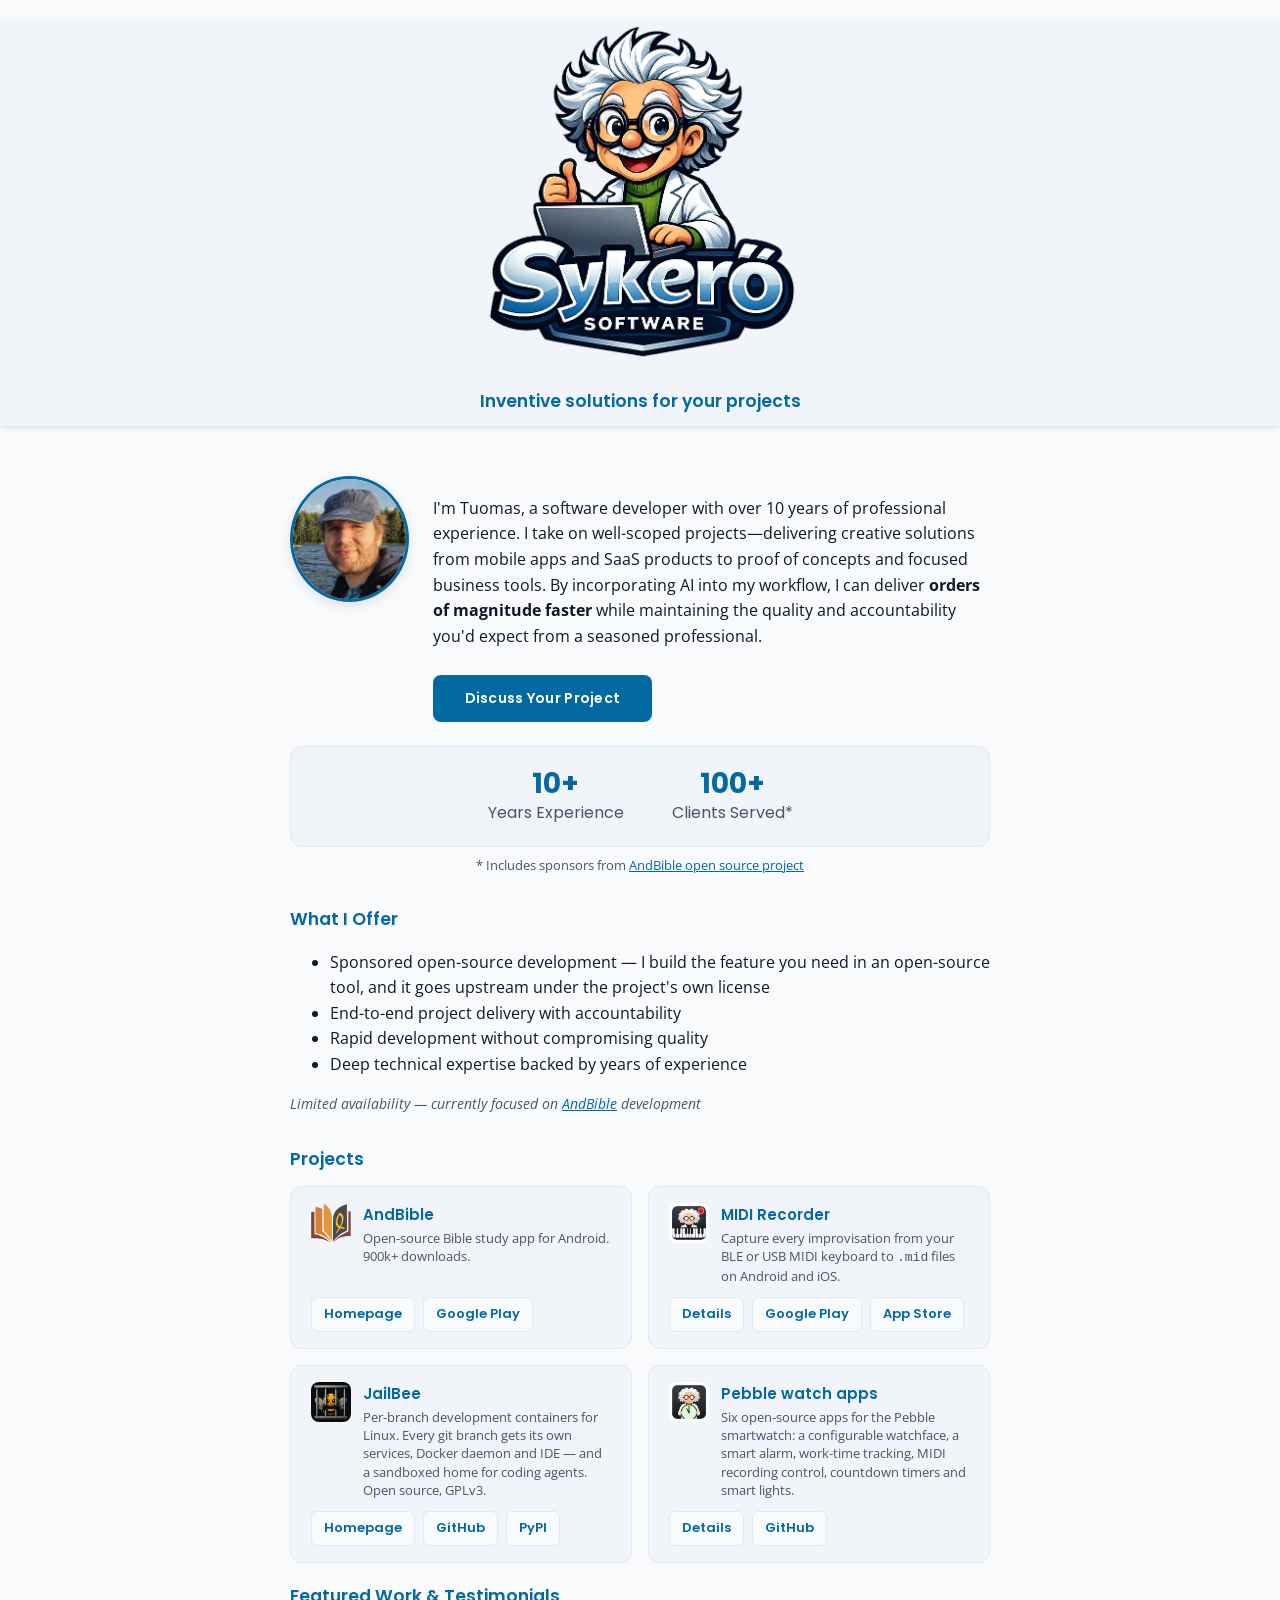
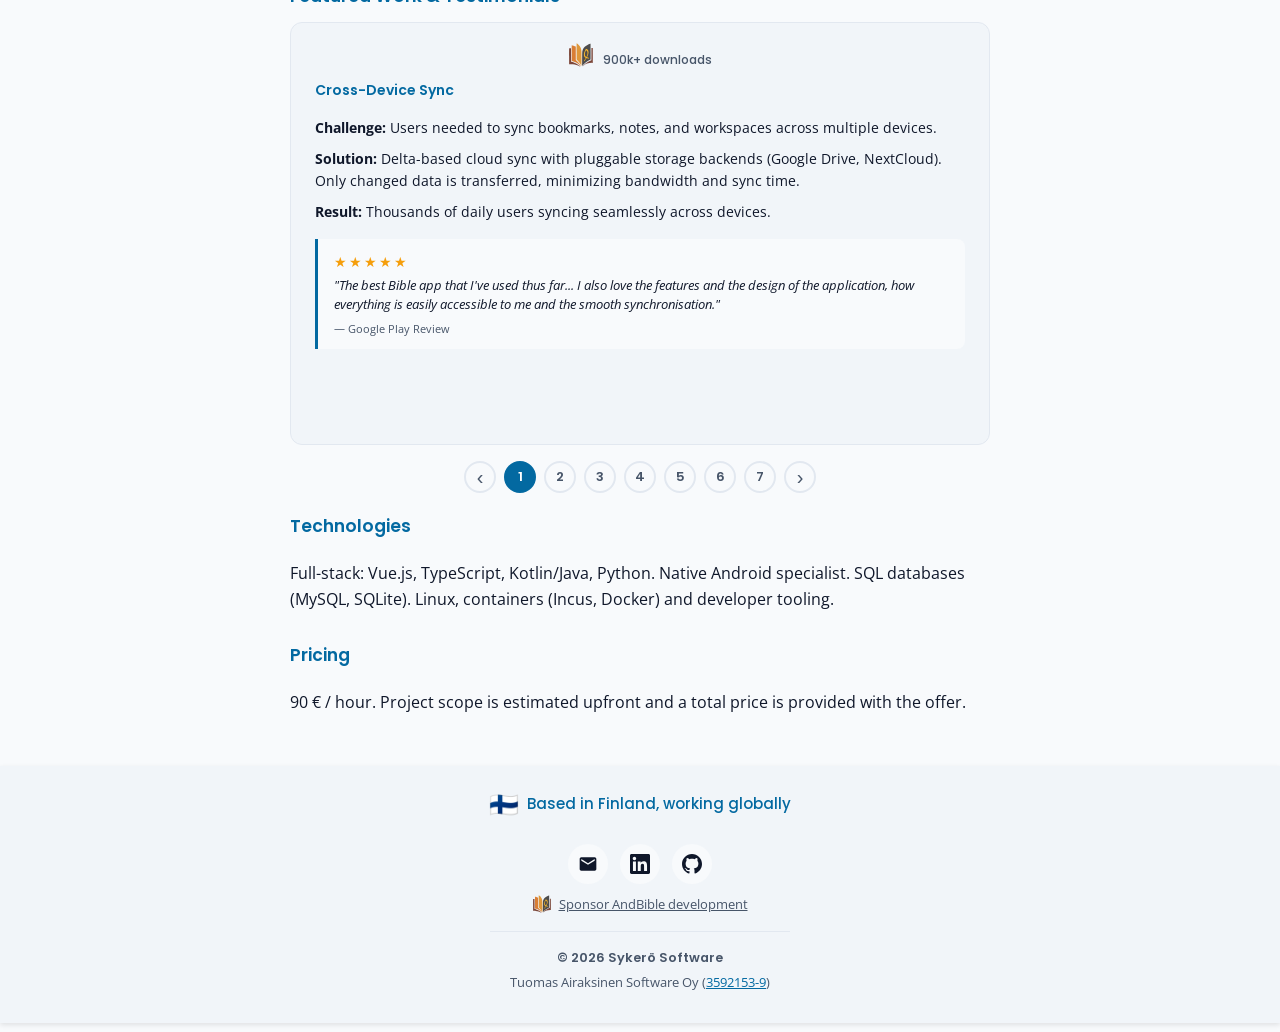
==== commit de4bbc59: "Add a Pebble watch apps page and front-page card Six published apps had no presence on the site at a" ====
--- a/index.html
+++ b/index.html
@@ -60,10 +60,10 @@
 
   <h3>What I Offer</h3>
   <ul>
+    <li>Sponsored open-source development &mdash; I build the feature you need in an open-source tool, and it goes upstream under the project's own license</li>
     <li>End-to-end project delivery with accountability</li>
     <li>Rapid development without compromising quality</li>
     <li>Deep technical expertise backed by years of experience</li>
-    <li>Sponsored open-source development &mdash; I build the feature you need in an open-source tool, and it goes upstream under the project's own license</li>
   </ul>
   <p class="availability-note">Limited availability — currently focused on <a href="https://andbible.org/">AndBible</a> development</p>
 
@@ -108,6 +108,19 @@
         <a href="https://jailbee.gisgro.io/">Homepage</a>
         <a href="https://github.com/VRTFinland/jailbee">GitHub</a>
         <a href="https://pypi.org/project/jailbee/">PyPI</a>
+      </div>
+    </div>
+    <div class="project-card">
+      <div class="project-card-head">
+        <img src="pebble/timestyle-icon.png" alt="Pebble watch apps" class="project-card-logo project-card-logo-icon"/>
+        <div>
+          <h4>Pebble watch apps</h4>
+          <p class="project-card-desc">Six open-source apps for the Pebble smartwatch: a configurable watchface, a smart alarm, work-time tracking, MIDI recording control, countdown timers and smart lights.</p>
+        </div>
+      </div>
+      <div class="project-card-links">
+        <a href="pebble.html">Details</a>
+        <a href="https://github.com/Sykero-Software">GitHub</a>
       </div>
     </div>
   </div>
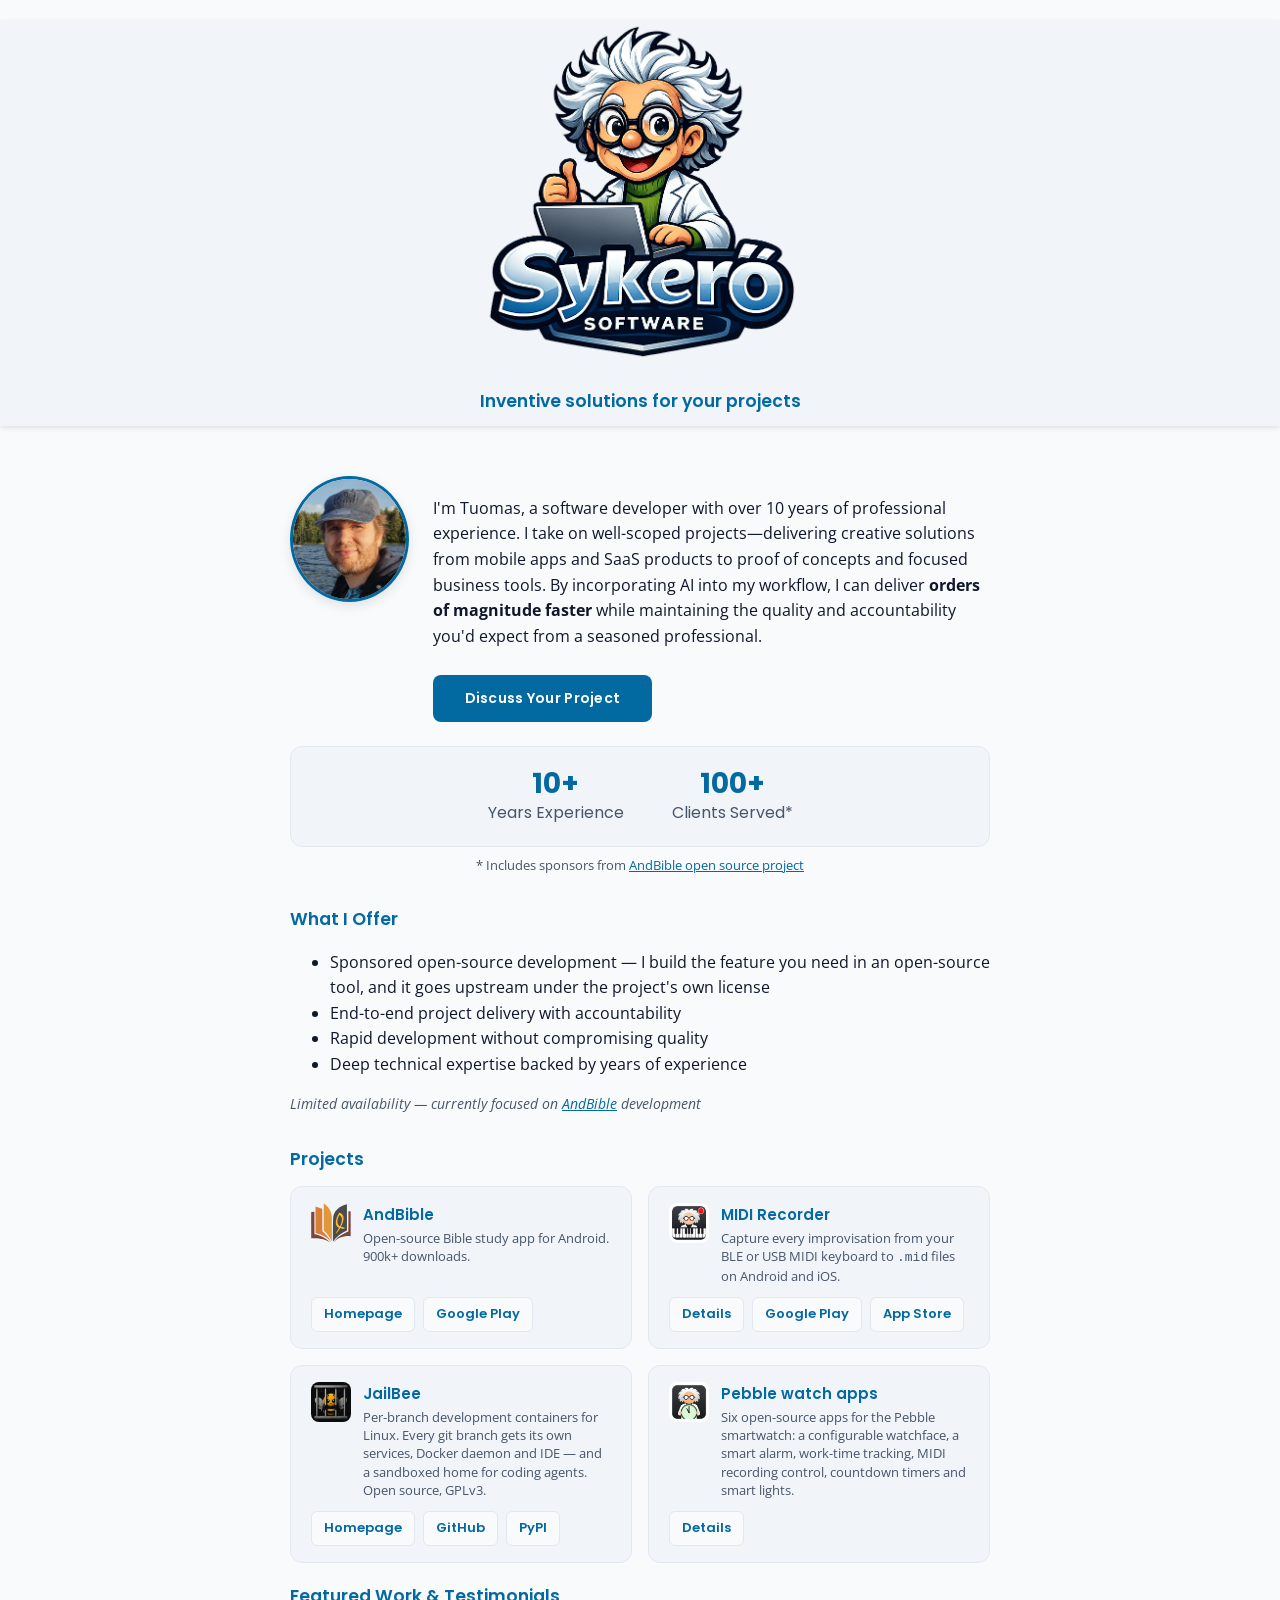
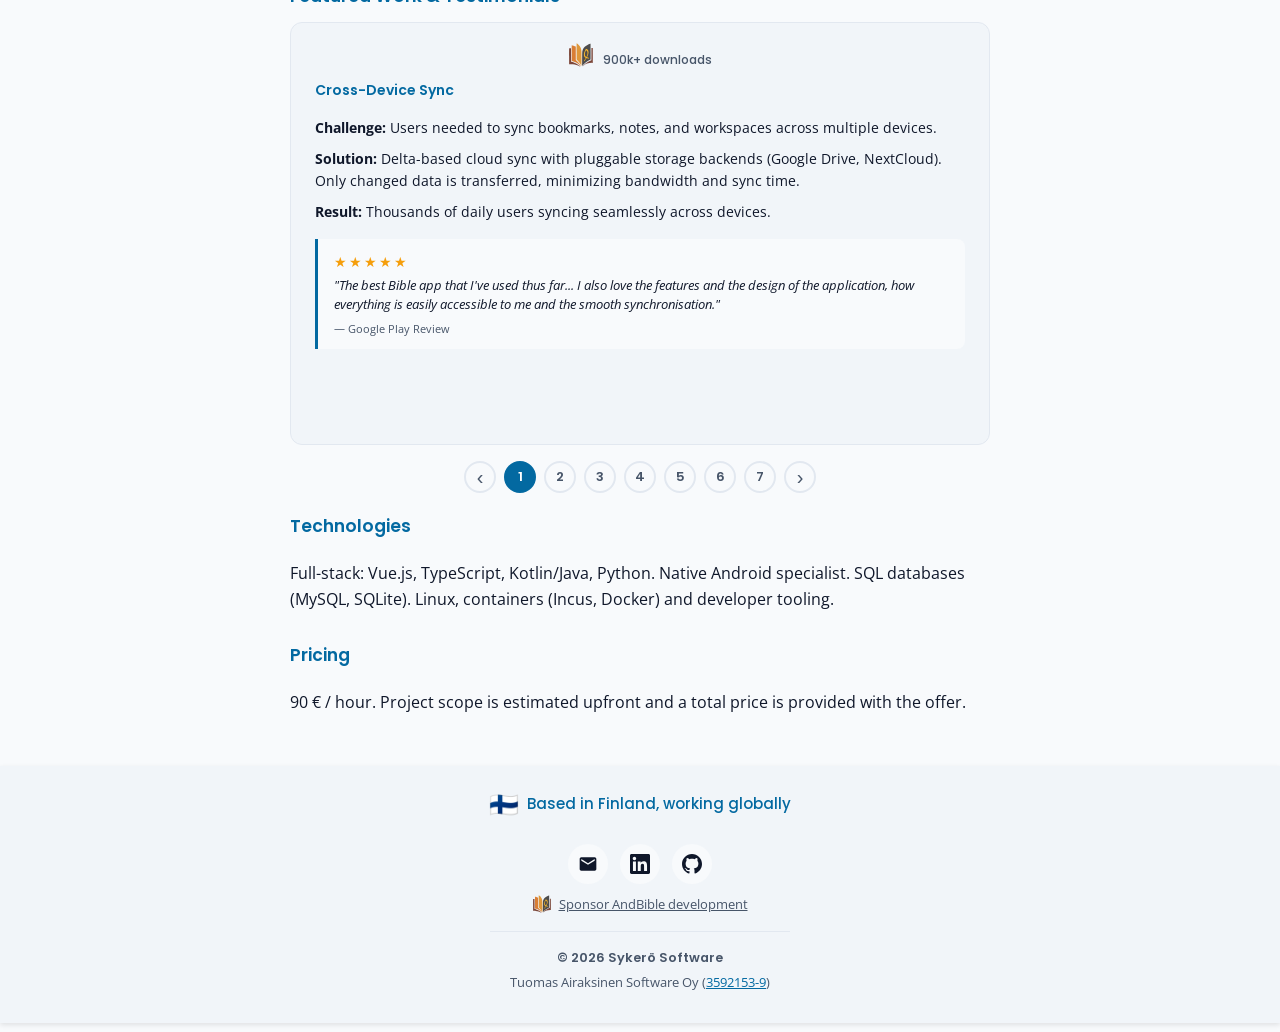
==== commit 144956d1: "Pebble card: drop the org-wide GitHub link github.com/Sykero-Software lists eleven public repos to a" ====
--- a/index.html
+++ b/index.html
@@ -120,7 +120,6 @@
       </div>
       <div class="project-card-links">
         <a href="pebble.html">Details</a>
-        <a href="https://github.com/Sykero-Software">GitHub</a>
       </div>
     </div>
   </div>
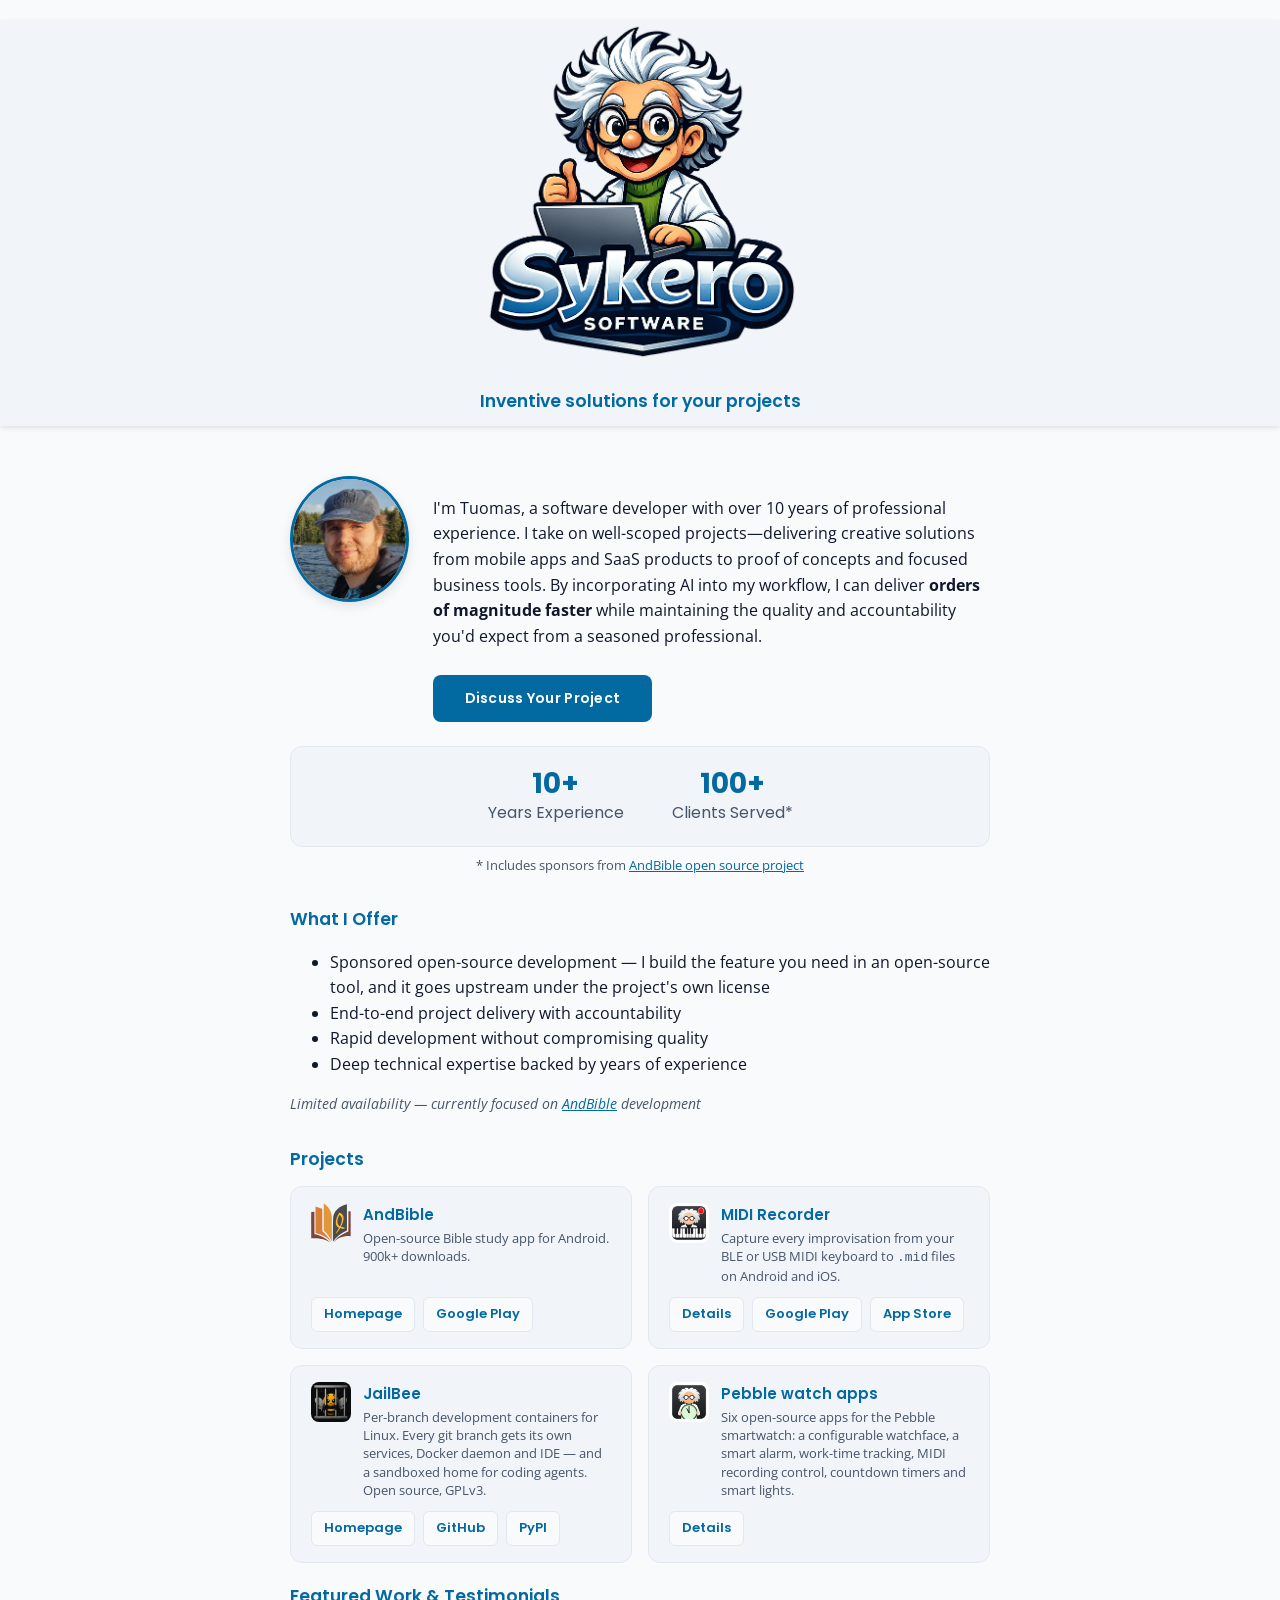
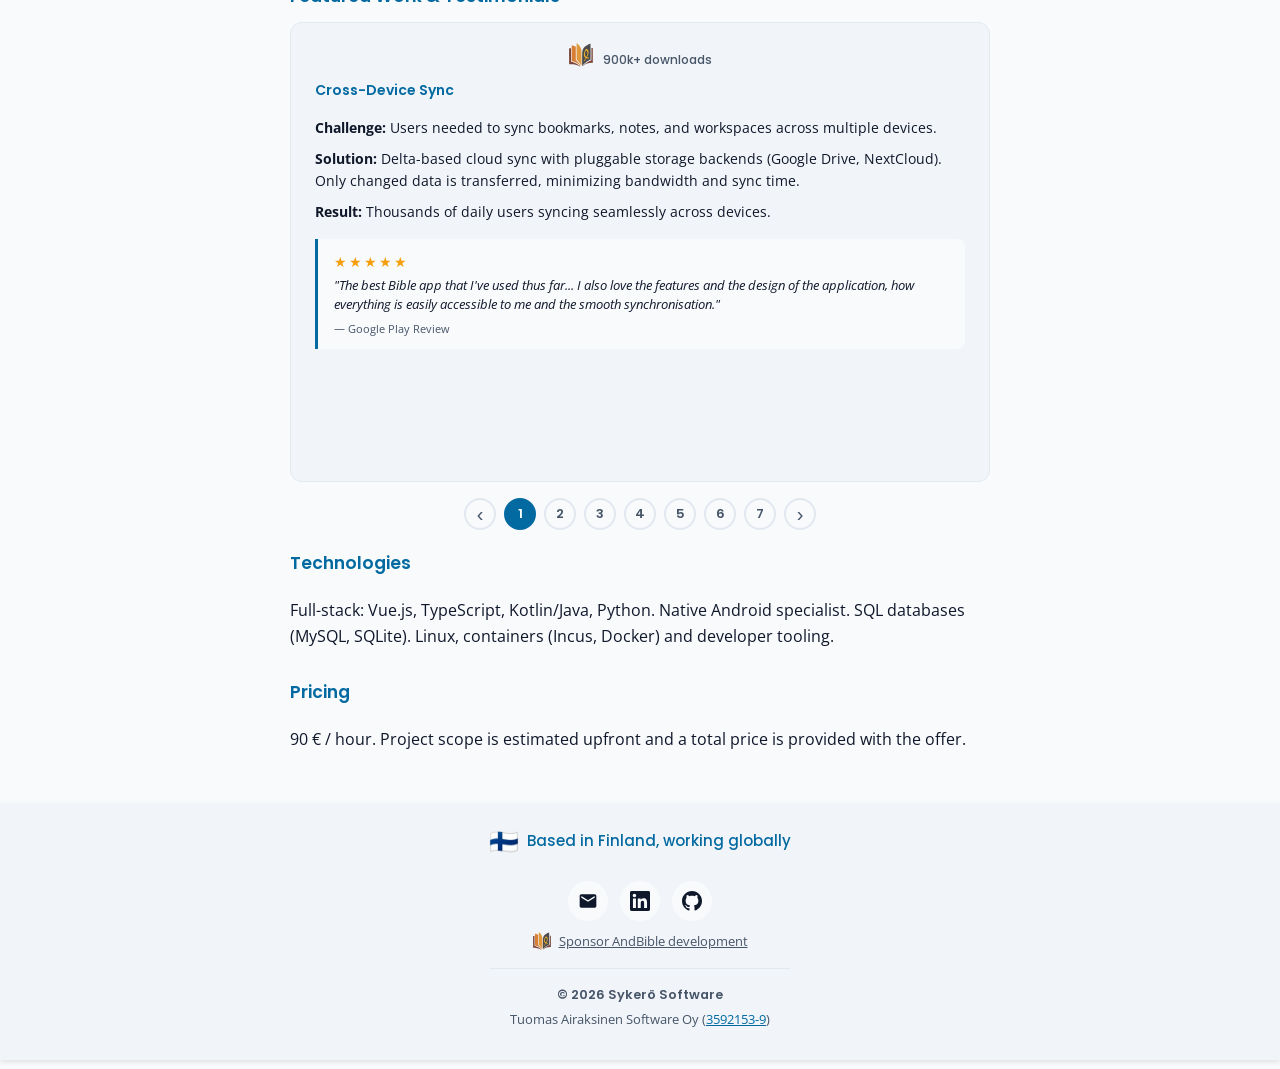
==== commit ec22d6d9: "MIDI Recorder case study: add the user testimonial It was the only case study of the six without one" ====
--- a/index.html
+++ b/index.html
@@ -215,6 +215,11 @@
       <p><strong>Challenge:</strong> Help improvising musicians keep every spontaneous idea on tape. Record Bluetooth and USB MIDI keyboards directly to Standard MIDI Files on both Android and iOS, with accurate timing and no studio overhead.</p>
       <p><strong>Solution:</strong> A Kotlin Multiplatform core shared by both apps, with BLE timestamp-based tick computation (not wall-clock), silence-based auto-stop, first-note smart start, pedal-triggered start/stop, metronome, a live staff view with real-time chord analysis, and a home-screen mini view of the app on the launcher.</p>
       <p><strong>Result:</strong> A focused utility that plays nicely with any DAW — no accounts, no cloud lock-in, and every feature is free. Shipping on Google Play and the App Store. <a href="midirecorder.html">Read more &rarr;</a></p>
+      <blockquote class="case-testimonial">
+        <span class="stars">★★★★★</span>
+        "Fantastic! Perfect notepad, automatic export to .mid, metronome. No crashes, easy to use, also accepts MIDI over Bluetooth. A real treat!"
+        <cite>&mdash; Google Play Review</cite>
+      </blockquote>
     </div>
 
     <div class="case-study" id="case-7">
